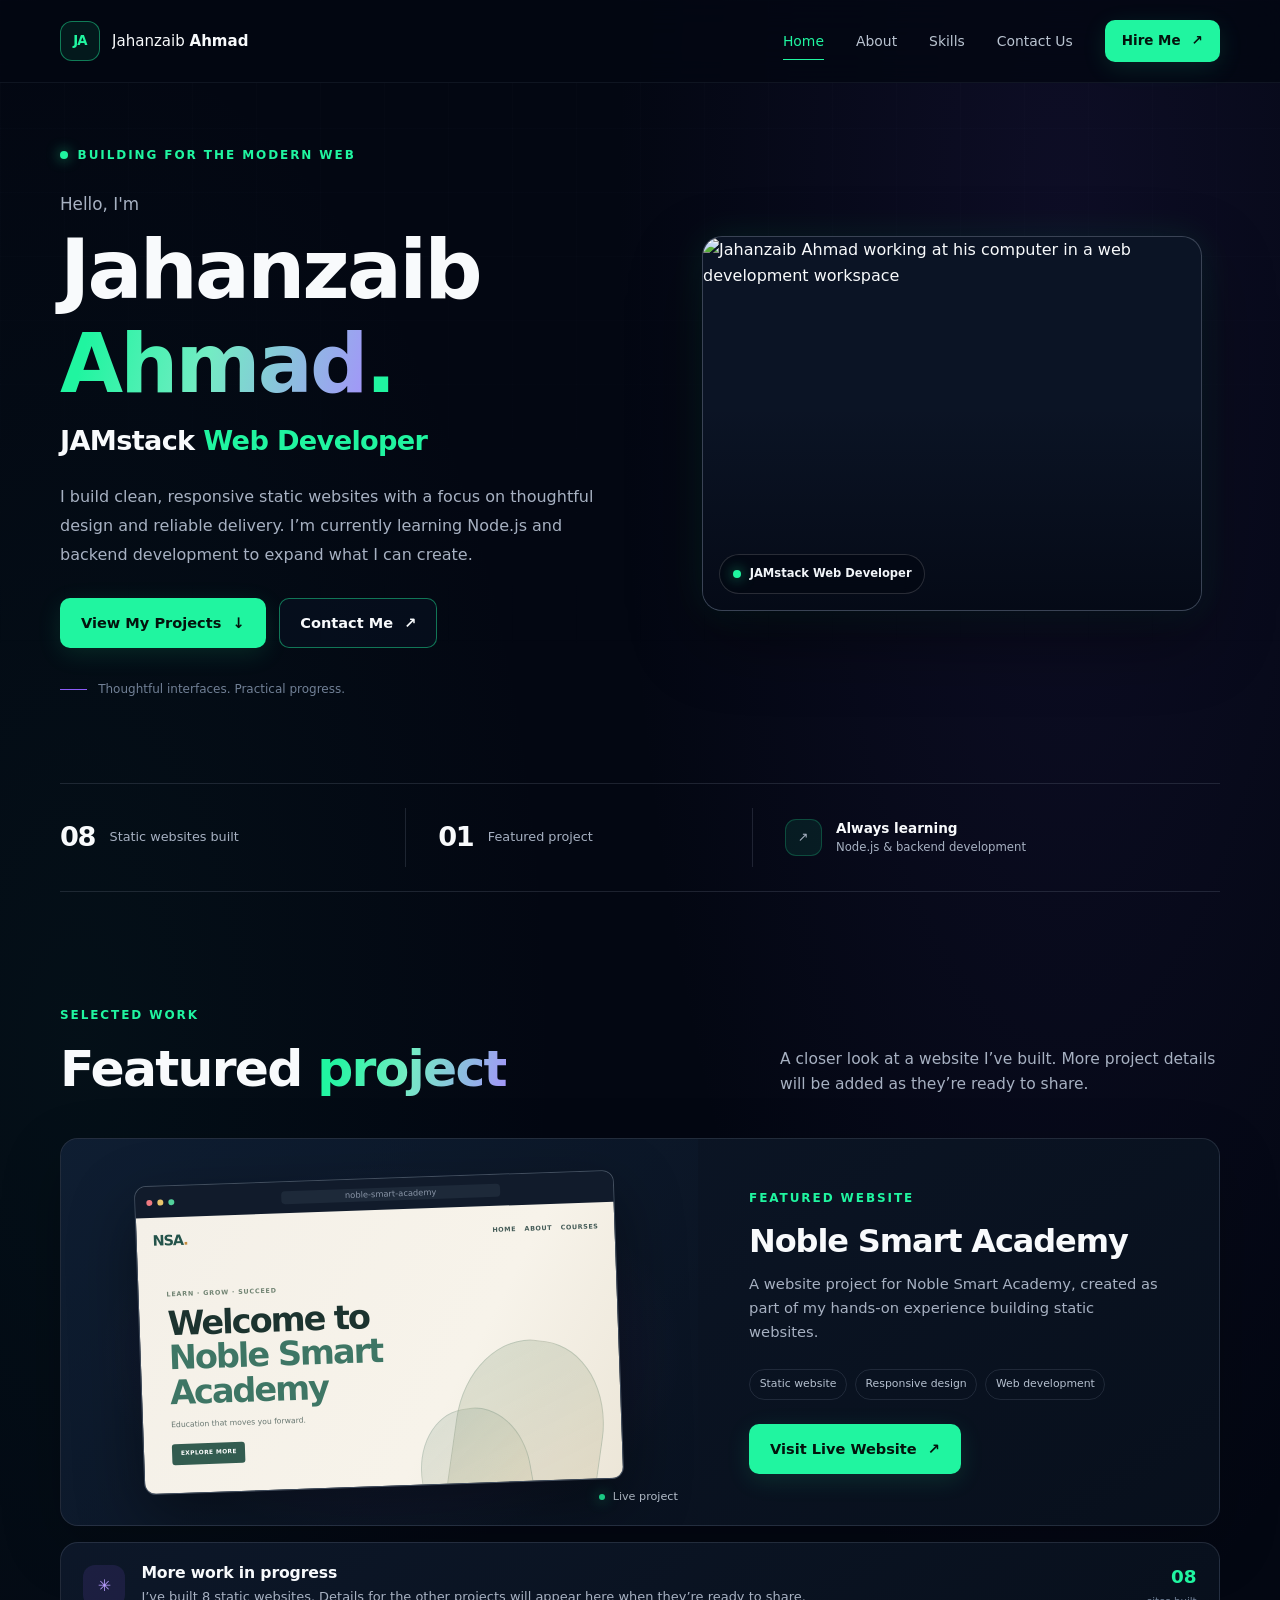
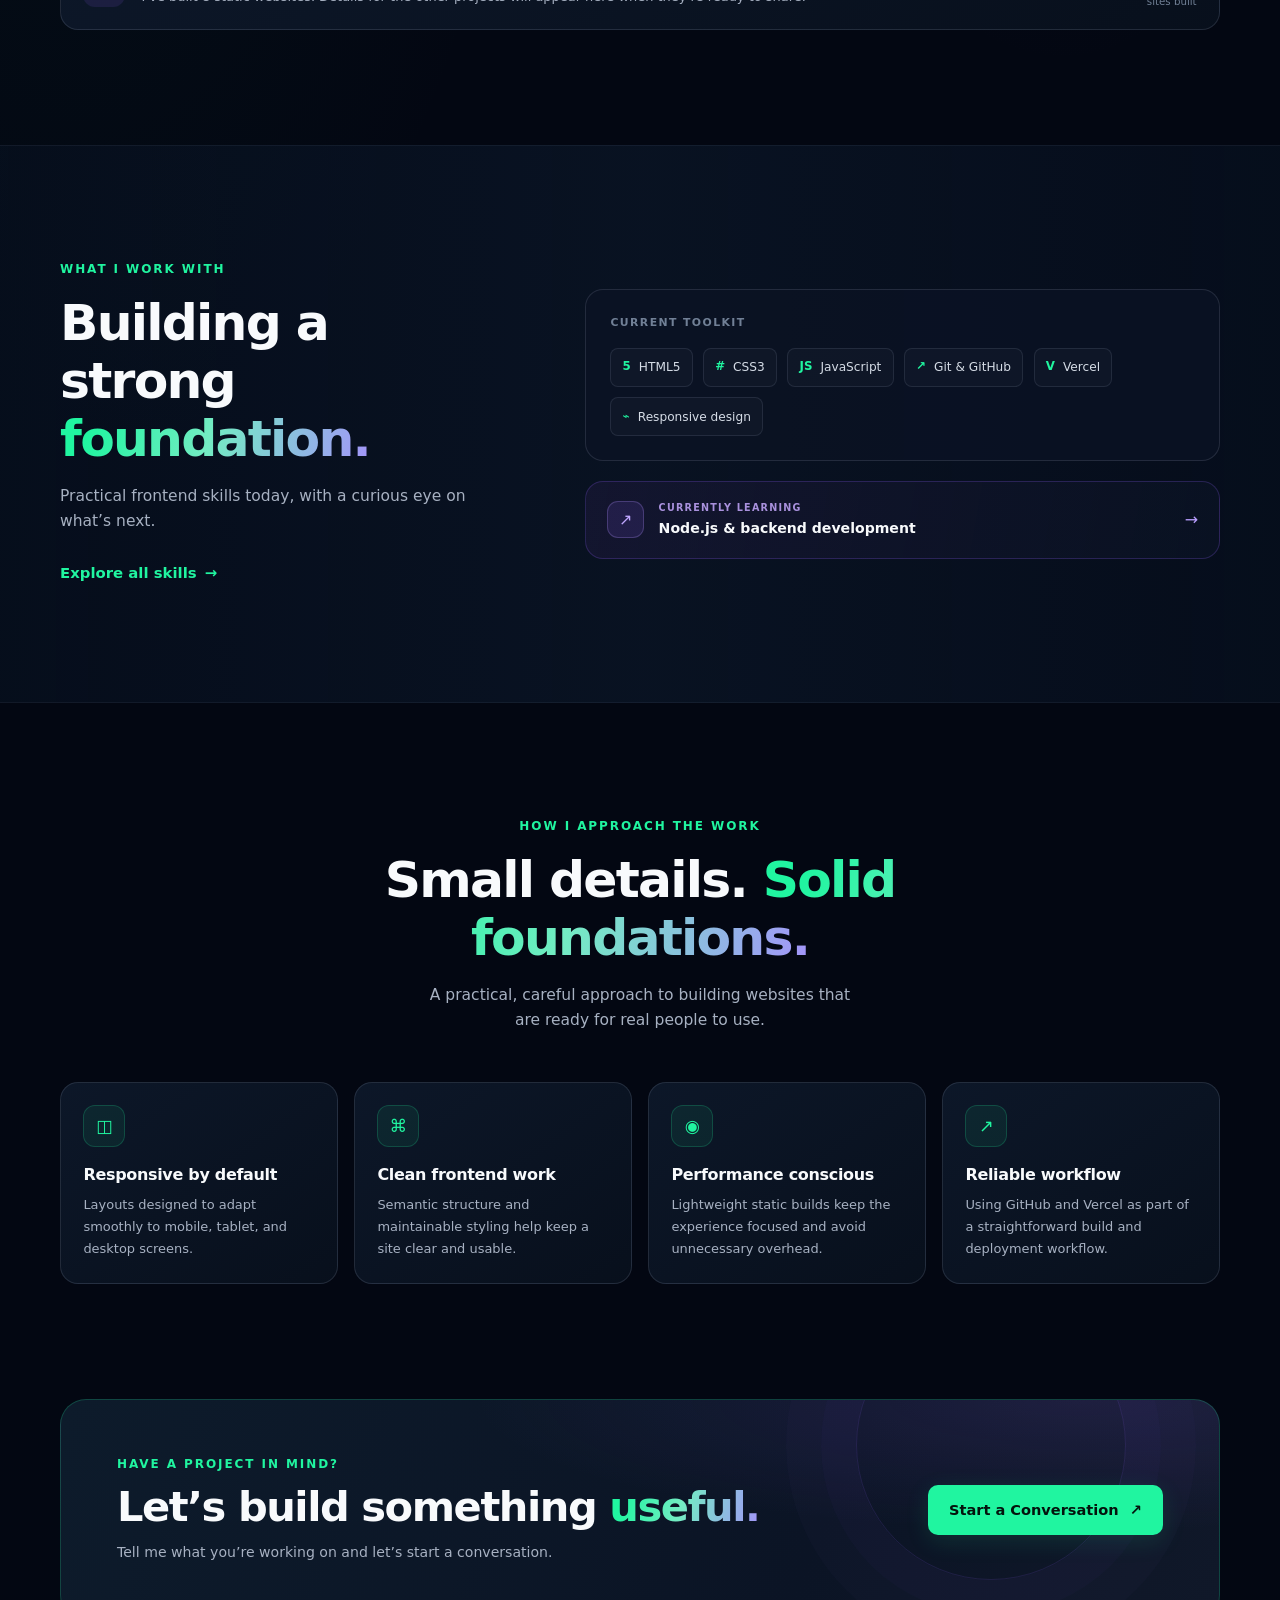
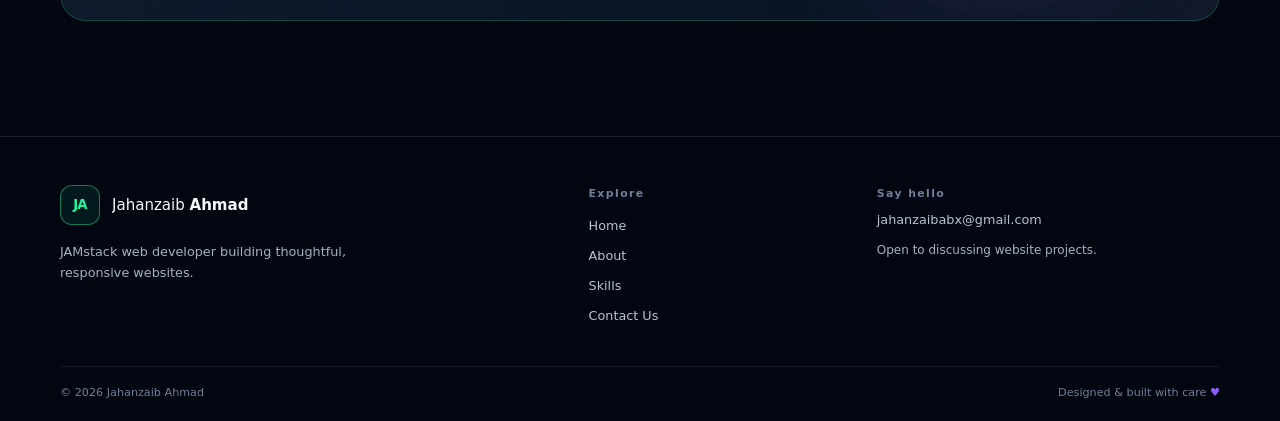
==== index.html @ fe436aa1 "Add files via upload" ====
<!doctype html>
<html lang="en">
<head>
  <meta charset="utf-8">
  <meta name="viewport" content="width=device-width, initial-scale=1">
  <meta name="description" content="Jahanzaib Ahmad is a JAMstack web developer building responsive static websites and learning Node.js and backend development.">
  <meta name="theme-color" content="#030712">
  <title>Jahanzaib Ahmad | JAMstack Web Developer</title>
  <link rel="stylesheet" href="./style.css">
  <script src="./script.js" defer></script>
</head>
<body data-page="home">
  <a class="skip-link" href="#main">Skip to content</a>
  <header class="site-header">
    <nav class="nav container" aria-label="Main navigation">
      <a class="brand" href="./index.html" aria-label="Jahanzaib Ahmad home">
        <span class="brand-mark" aria-hidden="true">JA</span>
        <span class="brand-name">Jahanzaib <strong>Ahmad</strong></span>
      </a>
      <button class="menu-toggle" type="button" aria-label="Open navigation menu" aria-expanded="false" aria-controls="primary-navigation">
        <span></span><span></span><span></span>
      </button>
      <div class="nav-links" id="primary-navigation">
        <a href="./index.html" aria-current="page">Home</a>
        <a href="./about.html">About</a>
        <a href="./skills.html">Skills</a>
        <a href="./contact.html">Contact Us</a>
        <a class="button button-small button-primary nav-cta" href="./contact.html">Hire Me <span aria-hidden="true">↗</span></a>
      </div>
    </nav>
  </header>

  <main id="main">
    <section class="hero container">
      <div class="hero-copy">
        <p class="eyebrow"><span class="status-dot"></span> Building for the modern web</p>
        <p class="hero-greeting">Hello, I'm</p>
        <h1>Jahanzaib <span class="text-gradient">Ahmad</span><span class="heading-period">.</span></h1>
        <p class="hero-role">JAMstack <span>Web Developer</span></p>
        <p class="hero-description">I build clean, responsive static websites with a focus on thoughtful design and reliable delivery. I’m currently learning Node.js and backend development to expand what I can create.</p>
        <div class="button-row">
          <a class="button button-primary" href="#projects">View My Projects <span aria-hidden="true">↓</span></a>
          <a class="button button-secondary" href="./contact.html">Contact Me <span aria-hidden="true">↗</span></a>
        </div>
        <div class="hero-note"><span class="note-line"></span><span>Thoughtful interfaces. Practical progress.</span></div>
      </div>
      <figure class="hero-art">
        <div class="art-orbit orbit-one"></div><div class="art-orbit orbit-two"></div>
        <div class="art-glow"></div>
        <div class="photo-frame">
          <img class="profile-photo" src="./assets/images/jahanzaib-ahmad.jpg" alt="Jahanzaib Ahmad working at his computer in a web development workspace" width="1024" height="768" fetchpriority="high">
          <figcaption class="photo-caption"><span class="status-dot"></span> JAMstack Web Developer</figcaption>
        </div>
      </figure>
    </section>

    <section class="stats container" aria-label="At a glance">
      <div class="stat"><strong>08</strong><span>Static websites built</span></div>
      <div class="stat"><strong>01</strong><span>Featured project</span></div>
      <div class="stat stat-learning"><span class="learning-mark" aria-hidden="true">↗</span><span><strong>Always learning</strong><small>Node.js &amp; backend development</small></span></div>
    </section>

    <section class="section container" id="projects">
      <div class="section-heading">
        <div><p class="eyebrow">Selected work</p><h2>Featured <span class="text-gradient">project</span></h2></div>
        <p class="section-intro">A closer look at a website I’ve built. More project details will be added as they’re ready to share.</p>
      </div>
      <article class="project-feature card">
        <div class="project-visual">
          <div class="project-browser">
            <div class="browser-top"><span></span><span></span><span></span><i>noble-smart-academy</i></div>
            <div class="academy-preview">
              <div class="academy-nav"><b>NSA<span>.</span></b><span>HOME&nbsp;&nbsp; ABOUT&nbsp;&nbsp; COURSES</span><b class="academy-menu">☰</b></div>
              <div class="academy-content"><span>LEARN · GROW · SUCCEED</span><b>Welcome to<br><em>Noble Smart Academy</em></b><i>Education that moves you forward.</i><span class="academy-button">EXPLORE MORE</span></div>
              <div class="academy-shape shape-a"></div><div class="academy-shape shape-b"></div>
            </div>
          </div>
          <span class="visual-caption"><span class="status-dot"></span> Live project</span>
        </div>
        <div class="project-info">
          <p class="eyebrow">Featured website</p>
          <h3>Noble Smart Academy</h3>
          <p>A website project for Noble Smart Academy, created as part of my hands-on experience building static websites.</p>
          <div class="tag-list"><span>Static website</span><span>Responsive design</span><span>Web development</span></div>
          <a class="button button-primary" href="https://noble-smart-academy-by-asim.vercel.app/" target="_blank" rel="noopener noreferrer">Visit Live Website <span aria-hidden="true">↗</span></a>
        </div>
      </article>
      <div class="more-projects card">
        <div class="more-icon" aria-hidden="true">✳</div>
        <div><h3>More work in progress</h3><p>I’ve built 8 static websites. Details for the other projects will appear here when they’re ready to share.</p></div>
        <span class="more-count">08 <small>sites built</small></span>
      </div>
    </section>

    <section class="section section-tinted">
      <div class="container split-section">
        <div class="section-heading vertical-heading"><p class="eyebrow">What I work with</p><h2>Building a strong <span class="text-gradient">foundation.</span></h2><p class="section-intro">Practical frontend skills today, with a curious eye on what’s next.</p><a class="text-link" href="./skills.html">Explore all skills <span aria-hidden="true">→</span></a></div>
        <div class="skill-preview">
          <div class="skill-group"><span class="skill-group-label">CURRENT TOOLKIT</span><div class="skill-badges"><span class="skill-badge"><b>5</b> HTML5</span><span class="skill-badge"><b>#</b> CSS3</span><span class="skill-badge"><b>JS</b> JavaScript</span><span class="skill-badge"><b>↗</b> Git &amp; GitHub</span><span class="skill-badge"><b>V</b> Vercel</span><span class="skill-badge"><b>⌁</b> Responsive design</span></div></div>
          <div class="learning-card"><span class="learning-mark" aria-hidden="true">↗</span><div><span class="skill-group-label">CURRENTLY LEARNING</span><strong>Node.js &amp; backend development</strong></div><span class="learning-arrow" aria-hidden="true">→</span></div>
        </div>
      </div>
    </section>

    <section class="section container">
      <div class="center-heading"><p class="eyebrow">How I approach the work</p><h2>Small details. <span class="text-gradient">Solid foundations.</span></h2><p class="section-intro">A practical, careful approach to building websites that are ready for real people to use.</p></div>
      <div class="feature-grid">
        <article class="feature-card card"><span class="feature-icon">◫</span><h3>Responsive by default</h3><p>Layouts designed to adapt smoothly to mobile, tablet, and desktop screens.</p></article>
        <article class="feature-card card"><span class="feature-icon">⌘</span><h3>Clean frontend work</h3><p>Semantic structure and maintainable styling help keep a site clear and usable.</p></article>
        <article class="feature-card card"><span class="feature-icon">◉</span><h3>Performance conscious</h3><p>Lightweight static builds keep the experience focused and avoid unnecessary overhead.</p></article>
        <article class="feature-card card"><span class="feature-icon">↗</span><h3>Reliable workflow</h3><p>Using GitHub and Vercel as part of a straightforward build and deployment workflow.</p></article>
      </div>
    </section>

    <section class="cta-band container">
      <div><p class="eyebrow">Have a project in mind?</p><h2>Let’s build something <span class="text-gradient">useful.</span></h2><p>Tell me what you’re working on and let’s start a conversation.</p></div>
      <a class="button button-primary" href="./contact.html">Start a Conversation <span aria-hidden="true">↗</span></a>
      <span class="cta-decoration" aria-hidden="true"></span>
    </section>
  </main>

  <footer class="site-footer">
    <div class="container footer-main">
      <div class="footer-brand"><a class="brand" href="./index.html"><span class="brand-mark" aria-hidden="true">JA</span><span class="brand-name">Jahanzaib <strong>Ahmad</strong></span></a><p>JAMstack web developer building thoughtful, responsive websites.</p></div>
      <div class="footer-nav"><span class="footer-label">Explore</span><a href="./index.html">Home</a><a href="./about.html">About</a><a href="./skills.html">Skills</a><a href="./contact.html">Contact Us</a></div>
      <div class="footer-contact"><span class="footer-label">Say hello</span><a href="mailto:jahanzaibabx@gmail.com">jahanzaibabx@gmail.com</a><p>Open to discussing website projects.</p></div>
    </div>
    <div class="container footer-bottom"><span>© <span data-year></span> Jahanzaib Ahmad</span><span>Designed &amp; built with care <span class="footer-heart" aria-hidden="true">♥</span></span></div>
  </footer>
</body>
</html>
---- style.css ----
/* 1. Design tokens */
:root {
  color-scheme: dark;
  --color-bg: #030712;
  --color-bg-soft: #07111f;
  --color-surface: #0b1425;
  --color-surface-raised: #101d31;
  --color-accent: #20f5a0;
  --color-accent-strong: #8b5cf6;
  --color-text: #f8fafc;
  --color-muted: #a7b1c2;
  --color-subtle: #718096;
  --color-border: rgba(148, 163, 184, 0.18);
  --color-border-bright: rgba(32, 245, 160, 0.38);
  --container: 1160px;
  --space-section: clamp(4.5rem, 9vw, 7.5rem);
  --radius-sm: 10px;
  --radius-md: 18px;
  --radius-lg: 26px;
  --shadow-card: 0 20px 60px rgba(0, 0, 0, 0.22);
  --transition: 180ms ease;
}

/* 2. Reset and base styles */
* { box-sizing: border-box; }
html { scroll-behavior: smooth; scroll-padding-top: 88px; }
body {
  margin: 0;
  background:
    radial-gradient(ellipse at 83% 7%, rgba(70, 48, 142, 0.16), transparent 28rem),
    radial-gradient(ellipse at 6% 29%, rgba(17, 119, 94, 0.08), transparent 30rem),
    var(--color-bg);
  color: var(--color-text);
  font-family: Inter, ui-sans-serif, system-ui, -apple-system, BlinkMacSystemFont, "Segoe UI", sans-serif;
  font-size: 16px;
  line-height: 1.65;
  -webkit-font-smoothing: antialiased;
}
body::before {
  position: fixed;
  z-index: -1;
  inset: 0;
  background-image: linear-gradient(rgba(148, 163, 184, 0.025) 1px, transparent 1px), linear-gradient(90deg, rgba(148, 163, 184, 0.025) 1px, transparent 1px);
  background-size: 64px 64px;
  content: "";
  pointer-events: none;
  mask-image: linear-gradient(to bottom, black, transparent 78%);
}
img, svg { display: block; max-width: 100%; }
button, input, textarea { font: inherit; }
a { color: inherit; text-decoration: none; }
a, button { -webkit-tap-highlight-color: transparent; }
button { color: inherit; }
::selection { background: rgba(32, 245, 160, 0.28); color: var(--color-text); }

/* 3. Typography */
h1, h2, h3, p { margin-top: 0; }
h1, h2, h3 { line-height: 1.15; letter-spacing: -0.035em; }
h1 { margin-bottom: 1rem; font-size: clamp(2.6rem, 6.5vw, 5.1rem); font-weight: 760; }
h2 { margin-bottom: 1rem; font-size: clamp(2rem, 4vw, 3.15rem); font-weight: 700; }
h3 { margin-bottom: 0.65rem; font-size: 1.2rem; }
p { color: var(--color-muted); }
.text-gradient { background: linear-gradient(105deg, var(--color-accent) 10%, #73ecc3 48%, #a88bff 105%); background-clip: text; -webkit-text-fill-color: transparent; }
.heading-period { color: var(--color-accent); }
.eyebrow { display: flex; align-items: center; gap: 0.6rem; margin-bottom: 1rem; color: var(--color-accent); font-size: 0.75rem; font-weight: 750; letter-spacing: 0.16em; line-height: 1.4; text-transform: uppercase; }
.section-intro { max-width: 440px; margin-bottom: 0; font-size: 0.97rem; }
.status-dot { display: inline-block; width: 8px; height: 8px; flex: 0 0 8px; border-radius: 50%; background: var(--color-accent); box-shadow: 0 0 13px rgba(32, 245, 160, 0.7); }

/* 4. Containers and layout */
.container { width: min(calc(100% - 3rem), var(--container)); margin-inline: auto; }
.section { padding-block: var(--space-section); }
.section-tinted { position: relative; padding-block: var(--space-section); background: linear-gradient(90deg, rgba(8, 17, 32, 0.7), rgba(10, 20, 37, 0.86), rgba(8, 17, 32, 0.7)); border-block: 1px solid rgba(148, 163, 184, 0.08); }
.section-heading { display: flex; align-items: end; justify-content: space-between; gap: 2rem; margin-bottom: 2.5rem; }
.section-heading h2 { margin-bottom: 0; }
.center-heading { max-width: 690px; margin: 0 auto 3rem; text-align: center; }
.center-heading .eyebrow { justify-content: center; }
.center-heading .section-intro { margin-inline: auto; }
.skip-link { position: absolute; z-index: 100; top: 0.5rem; left: 0.5rem; padding: 0.75rem 1rem; transform: translateY(-150%); border-radius: var(--radius-sm); background: var(--color-accent); color: #03110d; font-weight: 700; }
.skip-link:focus { transform: translateY(0); }

/* 5. Navigation */
.site-header { position: relative; z-index: 20; border-bottom: 1px solid rgba(148, 163, 184, 0.09); background: rgba(3, 7, 18, 0.8); backdrop-filter: blur(18px); }
.nav { display: flex; min-height: 82px; align-items: center; justify-content: space-between; gap: 2rem; }
.brand { display: inline-flex; min-width: 0; align-items: center; gap: 0.75rem; }
.brand-mark { display: grid; width: 40px; height: 40px; flex: 0 0 40px; place-items: center; border: 1px solid rgba(32, 245, 160, 0.45); border-radius: 12px; background: rgba(32, 245, 160, 0.08); color: var(--color-accent); font-size: 0.83rem; font-weight: 800; letter-spacing: -0.06em; }
.brand-name { overflow: hidden; color: var(--color-text); font-size: 0.94rem; font-weight: 500; text-overflow: ellipsis; white-space: nowrap; }
.brand-name strong { font-weight: 750; }
.nav-links { display: flex; align-items: center; gap: clamp(1.25rem, 2.5vw, 2.1rem); }
.nav-links > a:not(.button) { position: relative; padding-block: 0.5rem; color: #bac4d1; font-size: 0.87rem; transition: color var(--transition); }
.nav-links > a:not(.button):hover, .nav-links > a[aria-current="page"] { color: var(--color-accent); }
.nav-links > a[aria-current="page"]::after { position: absolute; right: 0; bottom: 0; left: 0; height: 1px; background: var(--color-accent); content: ""; }
.menu-toggle { display: none; }

/* 6. Buttons */
.button { display: inline-flex; min-height: 50px; align-items: center; justify-content: center; gap: 0.7rem; padding: 0.78rem 1.25rem; border: 1px solid transparent; border-radius: var(--radius-sm); font-size: 0.91rem; font-weight: 720; line-height: 1.2; transition: transform var(--transition), border-color var(--transition), background var(--transition), box-shadow var(--transition); }
.button:hover { transform: translateY(-2px); }
.button:active { transform: translateY(0); }
.button-primary { background: var(--color-accent); box-shadow: 0 6px 25px rgba(32, 245, 160, 0.12); color: #04130d; }
.button-primary:hover { background: #55ffb8; box-shadow: 0 9px 30px rgba(32, 245, 160, 0.23); }
.button-secondary { border-color: rgba(32, 245, 160, 0.45); background: rgba(8, 17, 32, 0.7); color: var(--color-text); }
.button-secondary:hover { border-color: var(--color-accent); background: rgba(32, 245, 160, 0.08); }
.button-small { min-height: 42px; padding: 0.62rem 1rem; font-size: 0.84rem; }
.button-row { display: flex; flex-wrap: wrap; gap: 0.85rem; }
.text-link { display: inline-flex; align-items: center; gap: 0.5rem; margin-top: 1.65rem; color: var(--color-accent); font-size: 0.93rem; font-weight: 680; }
.text-link:hover { gap: 0.8rem; }

/* 7. Hero */
.hero { position: relative; display: grid; min-height: min(690px, calc(100svh - 82px)); grid-template-columns: 1.05fr 0.95fr; align-items: center; gap: 2rem; padding-block: 4rem 5.2rem; }
.hero-copy { position: relative; z-index: 2; }
.hero-copy .eyebrow { margin-bottom: 1.7rem; }
.hero-greeting { margin-bottom: 0.25rem; color: var(--color-muted); font-size: 1.05rem; }
.hero h1 { max-width: 700px; margin-bottom: 0.55rem; }
.hero-role { margin-bottom: 1.2rem; color: var(--color-text); font-size: clamp(1.25rem, 2.6vw, 1.7rem); font-weight: 620; letter-spacing: -0.025em; }
.hero-role span { color: var(--color-accent); }
.hero-description { max-width: 540px; margin-bottom: 1.75rem; font-size: 1rem; line-height: 1.8; }
.hero-note { display: flex; align-items: center; gap: 0.7rem; margin-top: 2rem; color: var(--color-subtle); font-size: 0.75rem; }
.note-line { width: 27px; height: 1px; background: var(--color-accent-strong); }
.hero-art { position: relative; display: grid; min-width: 0; min-height: 430px; place-items: center; margin: 0; isolation: isolate; }
.art-glow { position: absolute; z-index: -2; width: 65%; aspect-ratio: 1; border-radius: 50%; background: radial-gradient(circle, rgba(35, 190, 143, 0.2), rgba(92, 64, 168, 0.13) 42%, transparent 72%); filter: blur(22px); }
.art-orbit { position: absolute; z-index: -1; width: min(88%, 470px); aspect-ratio: 1; border: 1px solid rgba(139, 92, 246, 0.16); border-radius: 50%; transform: rotate(-22deg) scaleY(0.48); }
.orbit-two { width: min(75%, 410px); border-color: rgba(32, 245, 160, 0.13); transform: rotate(35deg) scaleY(0.48); }
.photo-frame { position: relative; z-index: 1; width: min(100%, 500px); aspect-ratio: 4 / 3; overflow: hidden; border: 1px solid rgba(167, 177, 194, 0.3); border-radius: 20px; background: var(--color-surface); box-shadow: 0 28px 70px rgba(0, 0, 0, 0.4), 0 0 38px rgba(32, 245, 160, 0.1); }
.photo-frame::after { position: absolute; inset: 45% 0 0; background: linear-gradient(transparent, rgba(3, 7, 18, 0.75)); content: ""; pointer-events: none; }
.profile-photo { width: 100%; height: 100%; object-fit: cover; object-position: center 46%; }
.photo-caption { position: absolute; z-index: 1; bottom: 1rem; left: 1rem; display: flex; align-items: center; gap: 0.55rem; padding: 0.58rem 0.8rem; border: 1px solid rgba(255, 255, 255, 0.15); border-radius: 999px; background: rgba(3, 7, 18, 0.72); color: #f1f5f9; font-size: 0.72rem; font-weight: 650; backdrop-filter: blur(8px); }

/* 8. Statistics */
.stats { display: grid; grid-template-columns: 1fr 1fr 1.35fr; align-items: center; padding-block: 1.5rem; border-block: 1px solid var(--color-border); }
.stat { display: flex; min-width: 0; align-items: center; gap: 0.9rem; padding: 0.45rem clamp(0.7rem, 3vw, 2rem); border-right: 1px solid var(--color-border); }
.stat:first-child { padding-left: 0; }
.stat:last-child { border-right: 0; }
.stat > strong { flex: 0 0 auto; color: var(--color-text); font-size: 1.7rem; letter-spacing: -0.05em; }
.stat > strong span { color: var(--color-accent); }
.stat > span { color: var(--color-muted); font-size: 0.8rem; line-height: 1.4; }
.stat-learning > span:last-child { display: grid; gap: 0.12rem; }
.stat-learning strong { color: var(--color-text); font-size: 0.85rem; font-weight: 650; }
.stat-learning small { color: var(--color-muted); font-size: 0.73rem; }
.learning-mark { display: grid; width: 37px; height: 37px; flex: 0 0 37px; place-items: center; border: 1px solid rgba(32, 245, 160, 0.22); border-radius: 11px; background: rgba(32, 245, 160, 0.08); color: var(--color-accent); }

/* 9. Project cards */
.card { border: 1px solid var(--color-border); border-radius: var(--radius-md); background: linear-gradient(145deg, rgba(13, 24, 42, 0.96), rgba(8, 16, 29, 0.97)); box-shadow: var(--shadow-card); }
.project-feature { display: grid; grid-template-columns: 1.1fr 0.9fr; align-items: stretch; overflow: hidden; }
.project-visual { position: relative; display: grid; min-height: 360px; overflow: hidden; place-items: center; padding: 2.4rem; background: radial-gradient(ellipse at 52% 55%, rgba(98, 61, 157, 0.22), transparent 62%), linear-gradient(135deg, rgba(16, 34, 56, 0.6), rgba(9, 17, 31, 0.3)); }
.project-browser { position: relative; z-index: 1; width: min(100%, 480px); overflow: hidden; border: 1px solid rgba(189, 199, 214, 0.29); border-radius: 12px; background: #0f1c2d; box-shadow: 0 24px 65px rgba(0, 0, 0, 0.4); transform: rotate(-2deg); }
.browser-top { display: flex; height: 31px; align-items: center; gap: 5px; padding-inline: 11px; background: #111b2b; }
.browser-top > span { width: 6px; height: 6px; border-radius: 50%; background: #ef7a81; }
.browser-top > span:nth-child(2) { background: #eac66c; }
.browser-top > span:nth-child(3) { background: #52d19b; }
.browser-top i { overflow: hidden; width: 48%; margin: auto; border-radius: 4px; background: #1d2939; color: #8995a7; font-size: 0.52rem; font-style: normal; text-align: center; text-overflow: ellipsis; white-space: nowrap; }
.academy-preview { position: relative; min-height: 253px; overflow: hidden; padding: 0.75rem 1rem; background: linear-gradient(120deg, #f4f0e8 0%, #f7f3ea 65%, #ece6d8 100%); color: #263336; }
.academy-nav { position: relative; z-index: 2; display: flex; justify-content: space-between; align-items: center; font-size: 0.43rem; }
.academy-nav > b:first-child { color: #24534a; font-size: 0.9rem; letter-spacing: -0.08em; }
.academy-nav > b:first-child span { color: #c68b3f; }
.academy-nav > span { color: #445b57; font-size: 0.4rem; font-weight: 700; letter-spacing: 0.09em; }
.academy-menu { display: none; }
.academy-content { position: relative; z-index: 2; display: flex; width: 65%; flex-direction: column; align-items: flex-start; padding: 2.25rem 0 1rem 0.75rem; }
.academy-content > span:first-child { color: #718473; font-size: 0.4rem; font-weight: 700; letter-spacing: 0.12em; }
.academy-content > b { margin-top: 0.45rem; color: #1c332f; font-size: clamp(1.2rem, 2.8vw, 2.1rem); line-height: 1.03; letter-spacing: -0.06em; }
.academy-content em { color: #3e7665; font-style: normal; }
.academy-content > i { margin-top: 0.55rem; color: #687771; font-size: 0.48rem; font-style: normal; }
.academy-content .academy-button { margin-top: 0.75rem; padding: 0.35rem 0.55rem; border-radius: 3px; background: #335c50; color: white; font-size: 0.37rem; font-weight: 650; letter-spacing: 0.06em; }
.academy-shape { position: absolute; right: 4%; width: 31%; aspect-ratio: 0.78; border: 1px solid rgba(58, 102, 83, 0.18); border-radius: 47% 47% 5% 5%; background: linear-gradient(145deg, rgba(108, 143, 107, 0.22), rgba(187, 157, 107, 0.17)); }
.shape-a { bottom: -18%; transform: rotate(10deg); }
.shape-b { right: 19%; bottom: -24%; width: 23%; background: linear-gradient(145deg, rgba(67, 113, 96, 0.16), rgba(233, 213, 163, 0.2)); transform: rotate(-8deg); }
.visual-caption { position: absolute; right: 1.25rem; bottom: 1.15rem; display: flex; align-items: center; gap: 0.5rem; color: #bac4d1; font-size: 0.7rem; }
.visual-caption .status-dot { width: 6px; height: 6px; flex-basis: 6px; }
.project-info { display: flex; flex-direction: column; align-items: flex-start; justify-content: center; padding: clamp(1.5rem, 4vw, 3.25rem); }
.project-info h3 { margin-bottom: 0.75rem; font-size: clamp(1.5rem, 3vw, 2rem); }
.project-info > p:not(.eyebrow) { max-width: 410px; font-size: 0.92rem; }
.tag-list { display: flex; flex-wrap: wrap; gap: 0.5rem; margin: 0.6rem 0 1.5rem; }
.tag-list span { padding: 0.35rem 0.6rem; border: 1px solid rgba(148, 163, 184, 0.16); border-radius: 99px; color: #b5c0cf; font-size: 0.68rem; }
.more-projects { display: flex; align-items: center; gap: 1rem; margin-top: 1rem; padding: 1.2rem 1.4rem; box-shadow: none; }
.more-icon { display: grid; width: 42px; height: 42px; flex: 0 0 42px; place-items: center; border-radius: 12px; background: rgba(139, 92, 246, 0.12); color: #b99eff; }
.more-projects h3 { margin-bottom: 0.25rem; font-size: 0.98rem; letter-spacing: -0.01em; }
.more-projects p { margin: 0; font-size: 0.81rem; }
.more-count { display: grid; flex: 0 0 auto; margin-left: auto; color: var(--color-accent); font-size: 1.15rem; font-weight: 750; text-align: right; }
.more-count small { color: var(--color-subtle); font-size: 0.64rem; font-weight: 500; }

/* 10. Skills */
.split-section { display: grid; grid-template-columns: 0.8fr 1.2fr; align-items: center; gap: clamp(3rem, 8vw, 7rem); }
.vertical-heading { display: block; margin-bottom: 0; }
.vertical-heading .section-intro { margin-top: 1rem; }
.skill-preview { display: grid; gap: 1.25rem; }
.skill-group { padding: 1.5rem; border: 1px solid var(--color-border); border-radius: var(--radius-md); background: rgba(11, 20, 37, 0.74); }
.skill-group-label, .footer-label { display: block; margin-bottom: 1rem; color: var(--color-subtle); font-size: 0.68rem; font-weight: 720; letter-spacing: 0.13em; }
.skill-badges { display: flex; flex-wrap: wrap; gap: 0.65rem; }
.skill-badge { display: inline-flex; min-height: 39px; align-items: center; gap: 0.5rem; padding: 0.48rem 0.7rem; border: 1px solid rgba(148, 163, 184, 0.15); border-radius: 8px; background: rgba(255, 255, 255, 0.025); color: #d5dce6; font-size: 0.76rem; }
.skill-badge b { color: var(--color-accent); font-size: 0.74rem; }
.learning-card { display: flex; align-items: center; gap: 0.9rem; padding: 1.1rem 1.3rem; border: 1px solid rgba(139, 92, 246, 0.23); border-radius: var(--radius-md); background: linear-gradient(100deg, rgba(41, 31, 75, 0.34), rgba(11, 20, 37, 0.72)); }
.learning-card .learning-mark { border-color: rgba(181, 151, 255, 0.25); background: rgba(139, 92, 246, 0.13); color: #c0a7ff; }
.learning-card > div { display: grid; min-width: 0; gap: 0.1rem; }
.learning-card .skill-group-label { margin: 0; color: #a991dd; font-size: 0.6rem; }
.learning-card strong { font-size: 0.88rem; font-weight: 620; }
.learning-arrow { margin-left: auto; color: #b99eff; }
.feature-grid { display: grid; grid-template-columns: repeat(4, minmax(0, 1fr)); gap: 1rem; }
.feature-card { min-width: 0; padding: 1.4rem; box-shadow: none; transition: transform var(--transition), border-color var(--transition); }
.feature-card:hover { transform: translateY(-3px); border-color: rgba(32, 245, 160, 0.32); }
.feature-icon { display: grid; width: 42px; height: 42px; margin-bottom: 1.15rem; place-items: center; border: 1px solid rgba(32, 245, 160, 0.19); border-radius: 12px; background: rgba(32, 245, 160, 0.07); color: var(--color-accent); font-size: 1.1rem; }
.feature-card h3 { font-size: 1rem; letter-spacing: -0.02em; }
.feature-card p { margin-bottom: 0; font-size: 0.81rem; line-height: 1.7; }

/* 11. About and timeline */
.page-hero { position: relative; padding-block: clamp(4.5rem, 10vw, 7.5rem) 3.5rem; }
.page-hero::after { position: absolute; z-index: -1; top: 10%; right: 5%; width: clamp(180px, 28vw, 350px); aspect-ratio: 1; border-radius: 50%; background: radial-gradient(circle, rgba(89, 65, 161, 0.14), transparent 70%); content: ""; }
.page-hero h1 { max-width: 880px; font-size: clamp(2.6rem, 6vw, 4.8rem); }
.page-lead { max-width: 650px; margin-bottom: 0; font-size: clamp(1rem, 1.8vw, 1.13rem); line-height: 1.8; }
.about-intro { display: grid; grid-template-columns: 1.2fr 0.8fr; align-items: center; gap: clamp(3rem, 9vw, 8rem); padding-top: 2rem; }
.about-copy h2 { margin-bottom: 1.2rem; }
.about-copy > p:not(.eyebrow) { max-width: 650px; line-height: 1.85; }
.about-copy .button { margin-top: 0.75rem; }
.about-card { position: relative; overflow: hidden; padding: 2rem; }
.about-card-mark { position: absolute; top: 0.5rem; right: 1.2rem; color: rgba(32, 245, 160, 0.06); font-size: 7rem; font-weight: 850; letter-spacing: -0.12em; line-height: 1; }
.about-card .eyebrow, .about-card h3, .about-card ul, .about-count { position: relative; z-index: 1; }
.about-card h3 { max-width: 240px; margin-bottom: 1.5rem; font-size: 1.65rem; }
.check-list { display: grid; gap: 0.8rem; margin: 0; padding: 0; list-style: none; color: #c6cfda; font-size: 0.84rem; }
.check-list li { display: flex; gap: 0.7rem; align-items: center; }
.check-list li span { color: var(--color-accent); }
.about-count { display: flex; align-items: baseline; gap: 0.65rem; margin-top: 1.75rem; padding-top: 1.15rem; border-top: 1px solid var(--color-border); }
.about-count strong { color: var(--color-text); font-size: 1.8rem; }
.about-count strong span { color: var(--color-accent); }
.about-count > span { color: var(--color-muted); font-size: 0.78rem; }
.workflow { display: grid; grid-template-columns: repeat(3, minmax(0, 1fr)); gap: 1rem; margin: 0; padding: 0; list-style: none; }
.workflow-step { position: relative; min-width: 0; padding: 1.4rem; border: 1px solid var(--color-border); border-radius: var(--radius-md); background: rgba(11, 20, 37, 0.74); }
.workflow-number { position: absolute; top: 1.2rem; right: 1.3rem; color: rgba(167, 177, 194, 0.35); font-family: ui-monospace, monospace; font-size: 0.75rem; }
.workflow-icon { display: grid; width: 42px; height: 42px; margin-bottom: 1.1rem; place-items: center; border: 1px solid rgba(139, 92, 246, 0.25); border-radius: 12px; background: rgba(139, 92, 246, 0.09); color: #b99eff; font-size: 1.05rem; }
.workflow-step:nth-child(3n + 1) .workflow-icon { border-color: rgba(32, 245, 160, 0.2); background: rgba(32, 245, 160, 0.07); color: var(--color-accent); }
.workflow-step h3 { font-size: 1rem; }
.workflow-step p { margin-bottom: 0; font-size: 0.8rem; }
.about-services { padding-top: 1rem; }

/* 12. Contact form */
.contact-layout { display: grid; grid-template-columns: 0.78fr 1.22fr; align-items: start; gap: clamp(2rem, 7vw, 6rem); padding-top: 1.5rem; }
.contact-aside { padding-top: 0.5rem; }
.contact-aside h2 { max-width: 390px; font-size: clamp(2rem, 3.8vw, 2.8rem); }
.contact-aside > p:not(.eyebrow) { max-width: 420px; font-size: 0.91rem; line-height: 1.8; }
.email-card { display: flex; align-items: center; gap: 0.9rem; margin-top: 1.65rem; padding: 1rem; box-shadow: none; transition: border-color var(--transition); }
.email-card:hover { border-color: var(--color-border-bright); }
.email-icon { display: grid; width: 42px; height: 42px; flex: 0 0 42px; place-items: center; border-radius: 12px; background: rgba(32, 245, 160, 0.08); color: var(--color-accent); }
.email-card > span:nth-child(2) { display: grid; min-width: 0; gap: 0.2rem; }
.email-card small { color: var(--color-subtle); font-size: 0.62rem; font-weight: 700; letter-spacing: 0.1em; }
.email-card strong { overflow-wrap: anywhere; color: var(--color-text); font-size: clamp(0.78rem, 1.5vw, 0.91rem); }
.email-arrow { margin-left: auto; color: var(--color-accent); }
.contact-note { display: flex; align-items: center; gap: 0.65rem; margin-top: 1.2rem; color: var(--color-muted); font-size: 0.76rem; }
.contact-form-wrap { padding: clamp(1.3rem, 4vw, 2.25rem); }
.contact-form-wrap h2 { margin-bottom: 0.45rem; font-size: 1.55rem; }
.form-intro { margin-bottom: 1.5rem; font-size: 0.85rem; }
.form-row { display: grid; grid-template-columns: 1fr 1fr; gap: 1rem; }
.form-field { display: grid; min-width: 0; gap: 0.45rem; margin-bottom: 1rem; }
.form-field label { color: #e0e6ed; font-size: 0.78rem; font-weight: 620; }
.form-field label span { color: var(--color-accent); }
.form-field input, .form-field textarea { width: 100%; min-width: 0; min-height: 47px; padding: 0.72rem 0.8rem; border: 1px solid rgba(148, 163, 184, 0.2); border-radius: 8px; outline: none; background: rgba(3, 7, 18, 0.65); color: var(--color-text); font-size: 0.88rem; transition: border-color var(--transition), box-shadow var(--transition); }
.form-field textarea { min-height: 135px; resize: vertical; }
.form-field input:focus, .form-field textarea:focus { border-color: var(--color-accent); box-shadow: 0 0 0 3px rgba(32, 245, 160, 0.1); }
.form-field [aria-invalid="true"] { border-color: #fb7185; }
.field-error { min-height: 0; color: #fda4af; font-size: 0.72rem; }
.field-error:not(:empty) { min-height: 1em; }
.form-disclaimer { margin-bottom: 1rem; font-size: 0.74rem; line-height: 1.65; }
.form-disclaimer a { color: var(--color-accent); text-decoration: underline; text-underline-offset: 3px; }
.submit-button { width: 100%; cursor: pointer; }
.form-status { min-height: 1.2em; margin: 0.8rem 0 0; color: var(--color-accent); font-size: 0.78rem; }

/* 13. Call to action */
.cta-band { position: relative; display: flex; min-height: 215px; align-items: center; justify-content: space-between; gap: 2rem; overflow: hidden; margin-bottom: var(--space-section); padding: clamp(1.7rem, 5vw, 3.5rem); border: 1px solid rgba(32, 245, 160, 0.2); border-radius: var(--radius-lg); background: radial-gradient(ellipse at 88% 0%, rgba(105, 73, 176, 0.18), transparent 42%), linear-gradient(112deg, #0d1b2b, #0b1425 65%, #101829); }
.cta-band > div, .cta-band > a { position: relative; z-index: 1; }
.cta-band .eyebrow { margin-bottom: 0.65rem; }
.cta-band h2 { margin-bottom: 0.6rem; font-size: clamp(1.7rem, 3.5vw, 2.6rem); }
.cta-band p:not(.eyebrow) { margin-bottom: 0; font-size: 0.88rem; }
.cta-decoration { position: absolute; top: -90px; right: 8%; width: 270px; aspect-ratio: 1; border: 1px solid rgba(139, 92, 246, 0.14); border-radius: 50%; box-shadow: 0 0 0 35px rgba(139, 92, 246, 0.025), 0 0 0 70px rgba(139, 92, 246, 0.02); }

/* 14. Footer */
.site-footer { border-top: 1px solid var(--color-border); background: rgba(3, 7, 18, 0.68); }
.footer-main { display: grid; grid-template-columns: 1.4fr 0.7fr 1fr; gap: 3rem; padding-block: 3rem 2.5rem; }
.footer-brand > p { max-width: 290px; margin: 1rem 0 0; font-size: 0.8rem; }
.footer-nav { display: grid; justify-items: start; gap: 0.55rem; }
.footer-nav .footer-label, .footer-contact .footer-label { margin-bottom: 0.2rem; }
.footer-nav > a, .footer-contact > a { color: #b9c3d0; font-size: 0.8rem; }
.footer-nav > a:hover, .footer-contact > a:hover { color: var(--color-accent); }
.footer-contact p { margin: 0.55rem 0 0; font-size: 0.75rem; }
.footer-bottom { display: flex; justify-content: space-between; gap: 1rem; padding-block: 1.1rem; border-top: 1px solid rgba(148, 163, 184, 0.1); color: var(--color-subtle); font-size: 0.7rem; }
.footer-heart { color: var(--color-accent-strong); }

/* 15. Animation utilities */
@media (prefers-reduced-motion: no-preference) {
  .art-glow { animation: glow-breathe 6s ease-in-out infinite alternate; }
  .float-tag { animation: tag-float 5s ease-in-out infinite; }
  .tag-bottom { animation-delay: -2.4s; }
  @keyframes glow-breathe { from { opacity: 0.65; transform: scale(0.94); } to { opacity: 1; transform: scale(1.06); } }
}

/* 16. Responsive adjustments */
@media (min-width: 1440px) {
  .hero { min-height: 720px; }
}
@media (max-width: 1023px) {
  .container { width: min(calc(100% - 2.5rem), var(--container)); }
  .nav { gap: 1rem; }
  .nav-links { gap: 1rem; }
  .hero { min-height: 610px; gap: 0.6rem; }
  .hero-art { min-height: 370px; }
  .project-visual { min-height: 325px; padding: 1.8rem; }
  .feature-grid { grid-template-columns: repeat(2, minmax(0, 1fr)); }
  .workflow { grid-template-columns: repeat(3, minmax(0, 1fr)); }
  .contact-layout { gap: 2rem; }
}
@media (max-width: 767px) {
  html { scroll-padding-top: 74px; }
  .container { width: min(calc(100% - 2rem), var(--container)); }
  .nav { min-height: 72px; }
  .menu-toggle { display: flex; width: 44px; height: 44px; flex: 0 0 44px; flex-direction: column; align-items: center; justify-content: center; gap: 5px; border: 1px solid var(--color-border); border-radius: 10px; background: var(--color-surface); cursor: pointer; }
  .menu-toggle span { width: 18px; height: 2px; border-radius: 2px; background: var(--color-text); transition: transform var(--transition), opacity var(--transition); }
  .menu-toggle[aria-expanded="true"] span:first-child { transform: translateY(7px) rotate(45deg); }
  .menu-toggle[aria-expanded="true"] span:nth-child(2) { opacity: 0; }
  .menu-toggle[aria-expanded="true"] span:last-child { transform: translateY(-7px) rotate(-45deg); }
  .nav-links { position: absolute; top: calc(100% - 1px); right: 0; left: 0; display: none; align-items: stretch; gap: 0.15rem; padding: 0.75rem 1rem 1rem; border-bottom: 1px solid var(--color-border); background: rgba(5, 11, 23, 0.98); box-shadow: 0 18px 35px rgba(0, 0, 0, 0.3); }
  .nav-links.is-open { display: flex; flex-direction: column; }
  .nav-links > a:not(.button) { min-height: 44px; padding: 0.65rem 0.75rem; }
  .nav-links > a[aria-current="page"]::after { right: auto; bottom: 0.3rem; left: 0.75rem; width: 28px; }
  .nav-cta { align-self: flex-start; margin: 0.45rem 0.65rem 0.1rem; }
  .hero { min-height: unset; grid-template-columns: 1fr; gap: 0.5rem; padding-block: 4rem 2.5rem; }
  .hero-copy .eyebrow { margin-bottom: 1.25rem; }
  .hero h1 { max-width: 620px; font-size: clamp(2.65rem, 10vw, 4.3rem); }
  .hero-description { max-width: 600px; }
  .hero-art { min-height: clamp(290px, 65vw, 420px); margin-top: 0.5rem; }
  .stats { grid-template-columns: 1fr 1fr; row-gap: 0.7rem; padding-block: 1rem; }
  .stat { padding: 0.55rem 0.75rem; }
  .stat:first-child { padding-left: 0; }
  .stat:nth-child(2) { border-right: 0; }
  .stat-learning { grid-column: 1 / -1; padding-left: 0; border-top: 1px solid var(--color-border); border-right: 0; }
  .section-heading { align-items: flex-start; flex-direction: column; gap: 0.9rem; margin-bottom: 2rem; }
  .section-intro { max-width: 560px; }
  .project-feature { grid-template-columns: 1fr; }
  .project-visual { min-height: 300px; }
  .project-info { padding: 1.7rem; }
  .split-section { grid-template-columns: 1fr; gap: 2.2rem; }
  .vertical-heading { max-width: 550px; }
  .page-hero { padding-block: 4.5rem 2rem; }
  .about-intro { grid-template-columns: 1fr; gap: 2rem; padding-top: 1rem; }
  .about-card { max-width: 520px; }
  .workflow { grid-template-columns: repeat(2, minmax(0, 1fr)); }
  .contact-layout { grid-template-columns: 1fr; gap: 2rem; padding-top: 1rem; }
  .contact-aside { max-width: 600px; }
  .contact-form-wrap { width: 100%; }
  .cta-band { align-items: flex-start; flex-direction: column; gap: 1.4rem; margin-bottom: var(--space-section); }
  .footer-main { grid-template-columns: 1.2fr 0.8fr; gap: 2rem; }
  .footer-contact { grid-column: 1 / -1; }
}
@media (max-width: 480px) {
  body { font-size: 15px; }
  .container { width: min(calc(100% - 2rem), var(--container)); }
  .brand { gap: 0.55rem; }
  .brand-mark { width: 37px; height: 37px; flex-basis: 37px; }
  .brand-name { font-size: 0.84rem; }
  .hero { padding-top: 3.3rem; }
  .hero h1 { font-size: clamp(2.5rem, 11vw, 3.5rem); }
  .hero-role { font-size: 1.22rem; }
  .hero-description { font-size: 0.94rem; }
  .button-row { display: grid; grid-template-columns: 1fr; }
  .button-row .button { width: 100%; }
  .hero-art { min-height: 290px; }
  .stats { width: min(calc(100% - 2rem), var(--container)); }
  .stat { gap: 0.55rem; padding-inline: 0.45rem; }
  .stat > strong { font-size: 1.45rem; }
  .stat > span { font-size: 0.7rem; }
  .stat-learning { padding-left: 0; }
  .section { padding-block: 4rem; }
  .project-visual { min-height: 250px; padding: 1.1rem; }
  .academy-preview { min-height: 205px; }
  .academy-content { padding-top: 1.8rem; }
  .academy-nav > span { font-size: 0.34rem; }
  .more-projects { align-items: flex-start; padding: 1rem; }
  .more-count { display: none; }
  .skill-group { padding: 1.1rem; }
  .skill-badges { gap: 0.45rem; }
  .skill-badge { min-height: 36px; padding: 0.4rem 0.52rem; font-size: 0.69rem; }
  .feature-grid { grid-template-columns: 1fr; }
  .feature-card { padding: 1.2rem; }
  .workflow { grid-template-columns: 1fr; }
  .workflow-step { padding: 1.15rem; }
  .form-row { grid-template-columns: 1fr; gap: 0; }
  .contact-form-wrap { padding: 1.2rem; }
  .email-card { gap: 0.65rem; padding: 0.8rem; }
  .email-icon { width: 38px; height: 38px; flex-basis: 38px; }
  .footer-main { grid-template-columns: 1fr 1fr; gap: 1.75rem 1rem; padding-block: 2.3rem 1.8rem; }
  .footer-brand { grid-column: 1 / -1; }
  .footer-contact { grid-column: auto; }
  .footer-bottom { align-items: flex-start; flex-direction: column; gap: 0.4rem; }
  .cta-band { padding: 1.4rem; }
}
@media (max-width: 360px) {
  .brand-name { max-width: 145px; }
  .hero h1 { font-size: 2.4rem; }
  .stat { gap: 0.4rem; }
  .stat > strong { font-size: 1.3rem; }
  .stat > span { font-size: 0.67rem; }
}

/* 17. Reduced motion and visible keyboard focus */
@media (prefers-reduced-motion: reduce) {
  *, *::before, *::after { scroll-behavior: auto !important; animation-duration: 0.01ms !important; animation-iteration-count: 1 !important; transition-duration: 0.01ms !important; }
}
:focus-visible { outline: 2px solid var(--color-accent); outline-offset: 4px; }
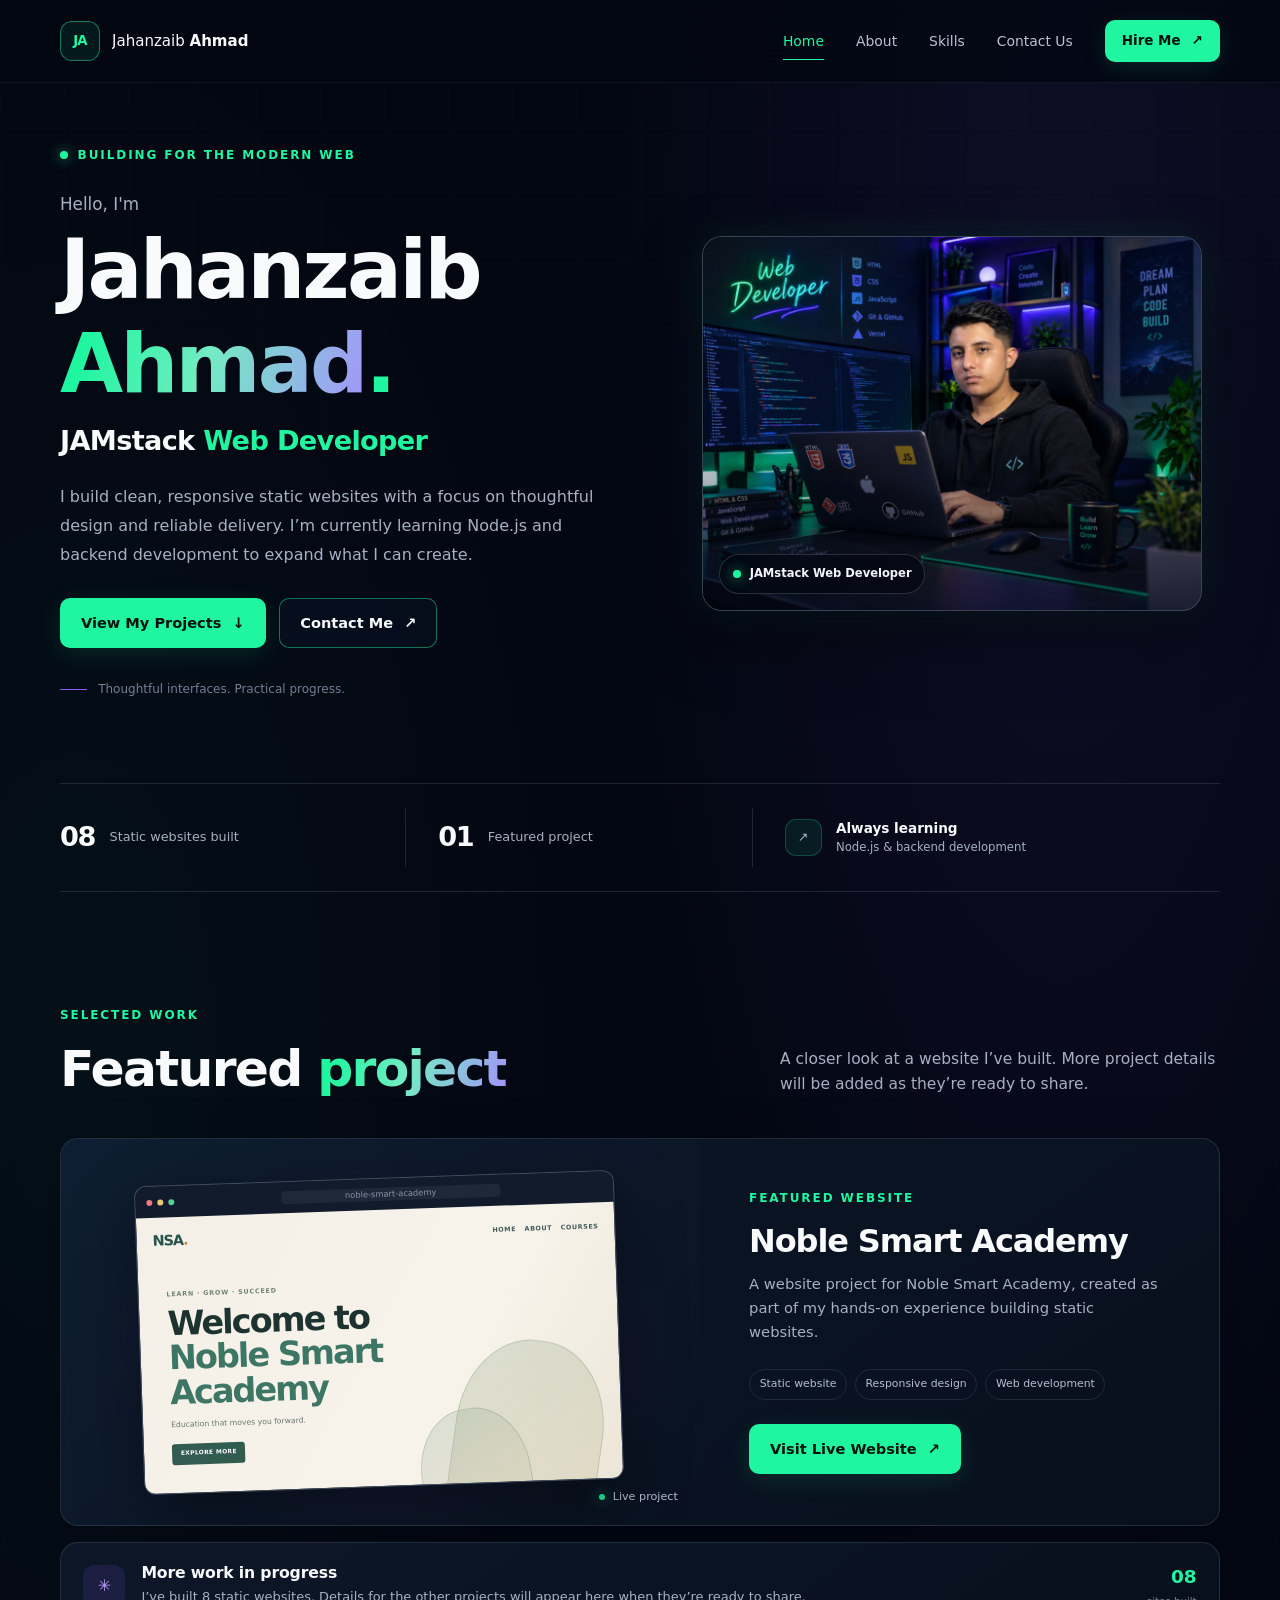
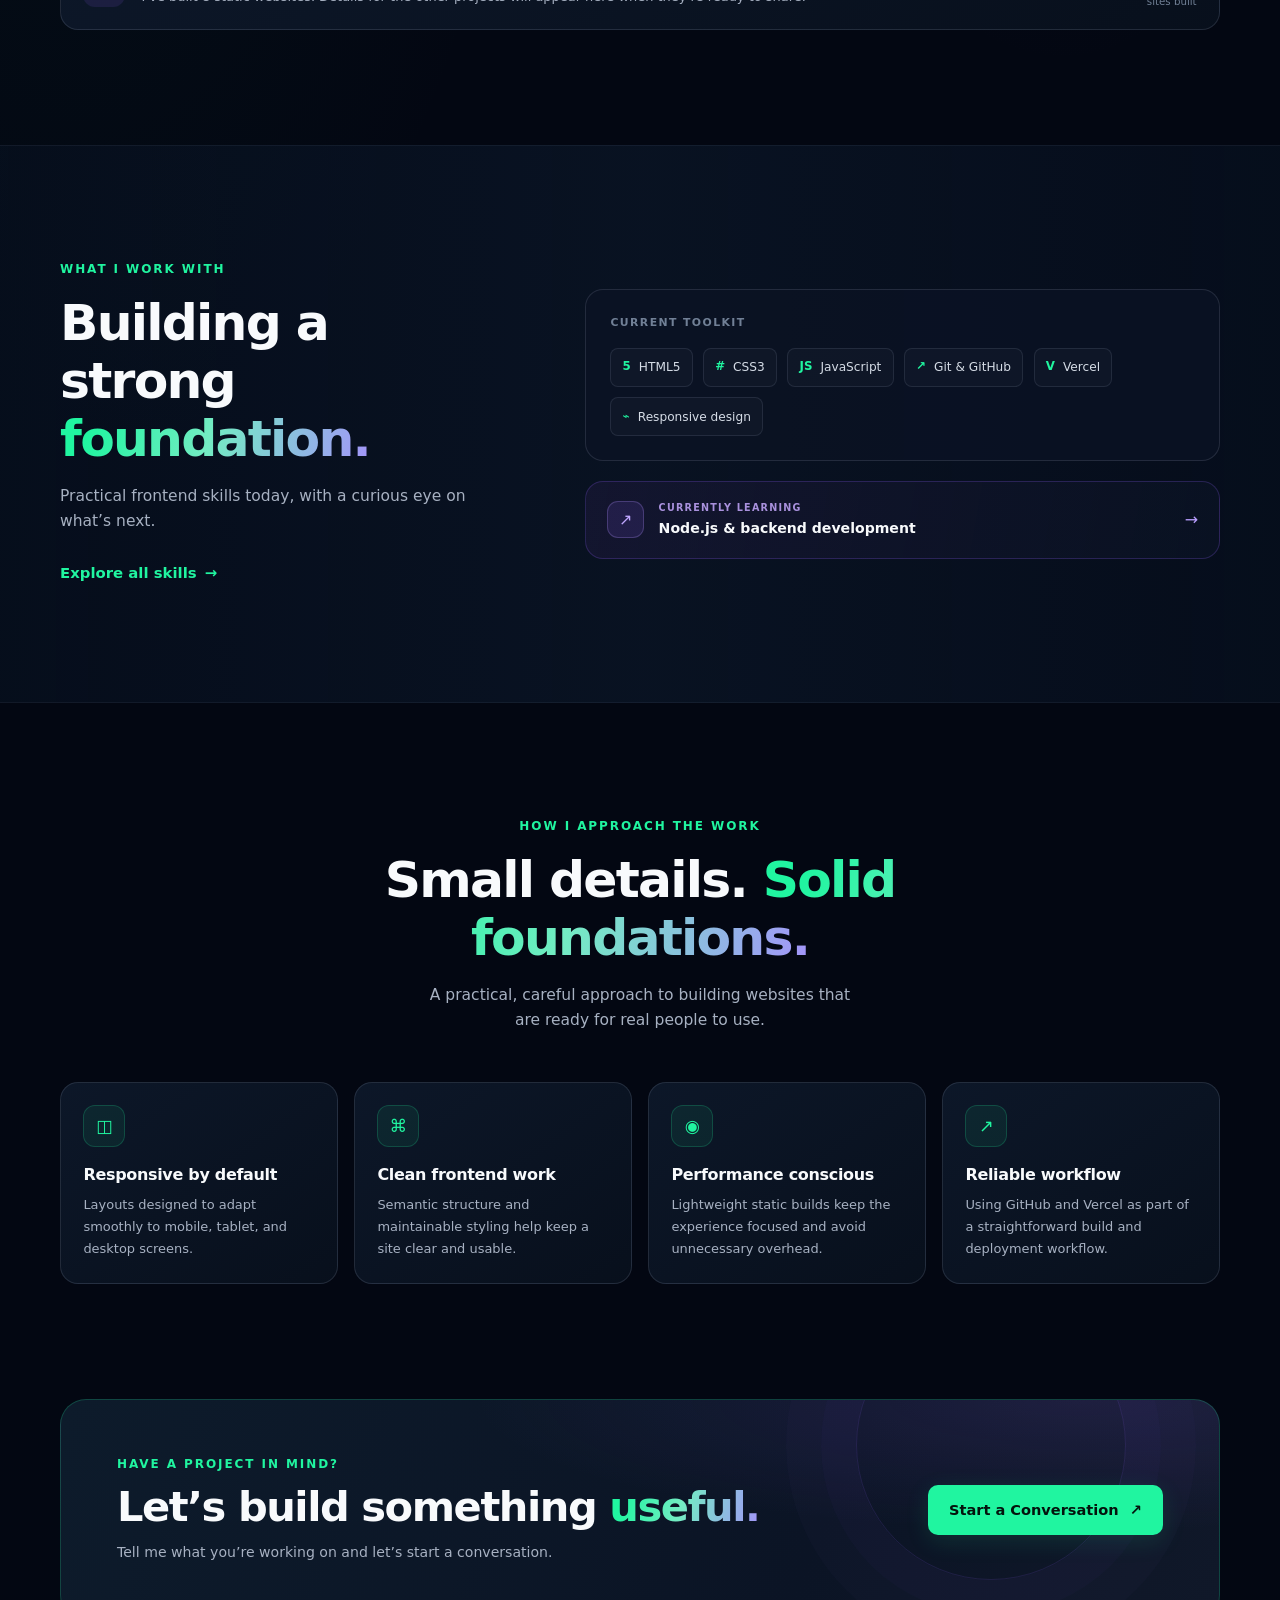
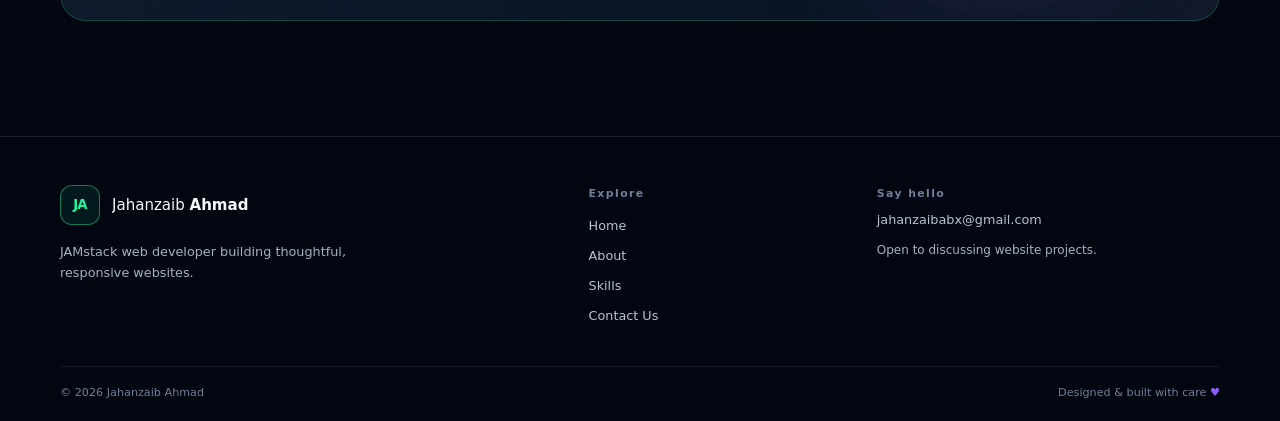
==== commit f256dd11: "Update index.html" ====
--- a/index.html
+++ b/index.html
@@ -48,7 +48,7 @@
         <div class="art-orbit orbit-one"></div><div class="art-orbit orbit-two"></div>
         <div class="art-glow"></div>
         <div class="photo-frame">
-          <img class="profile-photo" src="./assets/images/jahanzaib-ahmad.jpg" alt="Jahanzaib Ahmad working at his computer in a web development workspace" width="1024" height="768" fetchpriority="high">
+          <img class="profile-photo" src="./jahanzaib-ahmad.jpg" alt="Jahanzaib Ahmad working at his computer in a web development workspace" width="1024" height="768" fetchpriority="high">
           <figcaption class="photo-caption"><span class="status-dot"></span> JAMstack Web Developer</figcaption>
         </div>
       </figure>
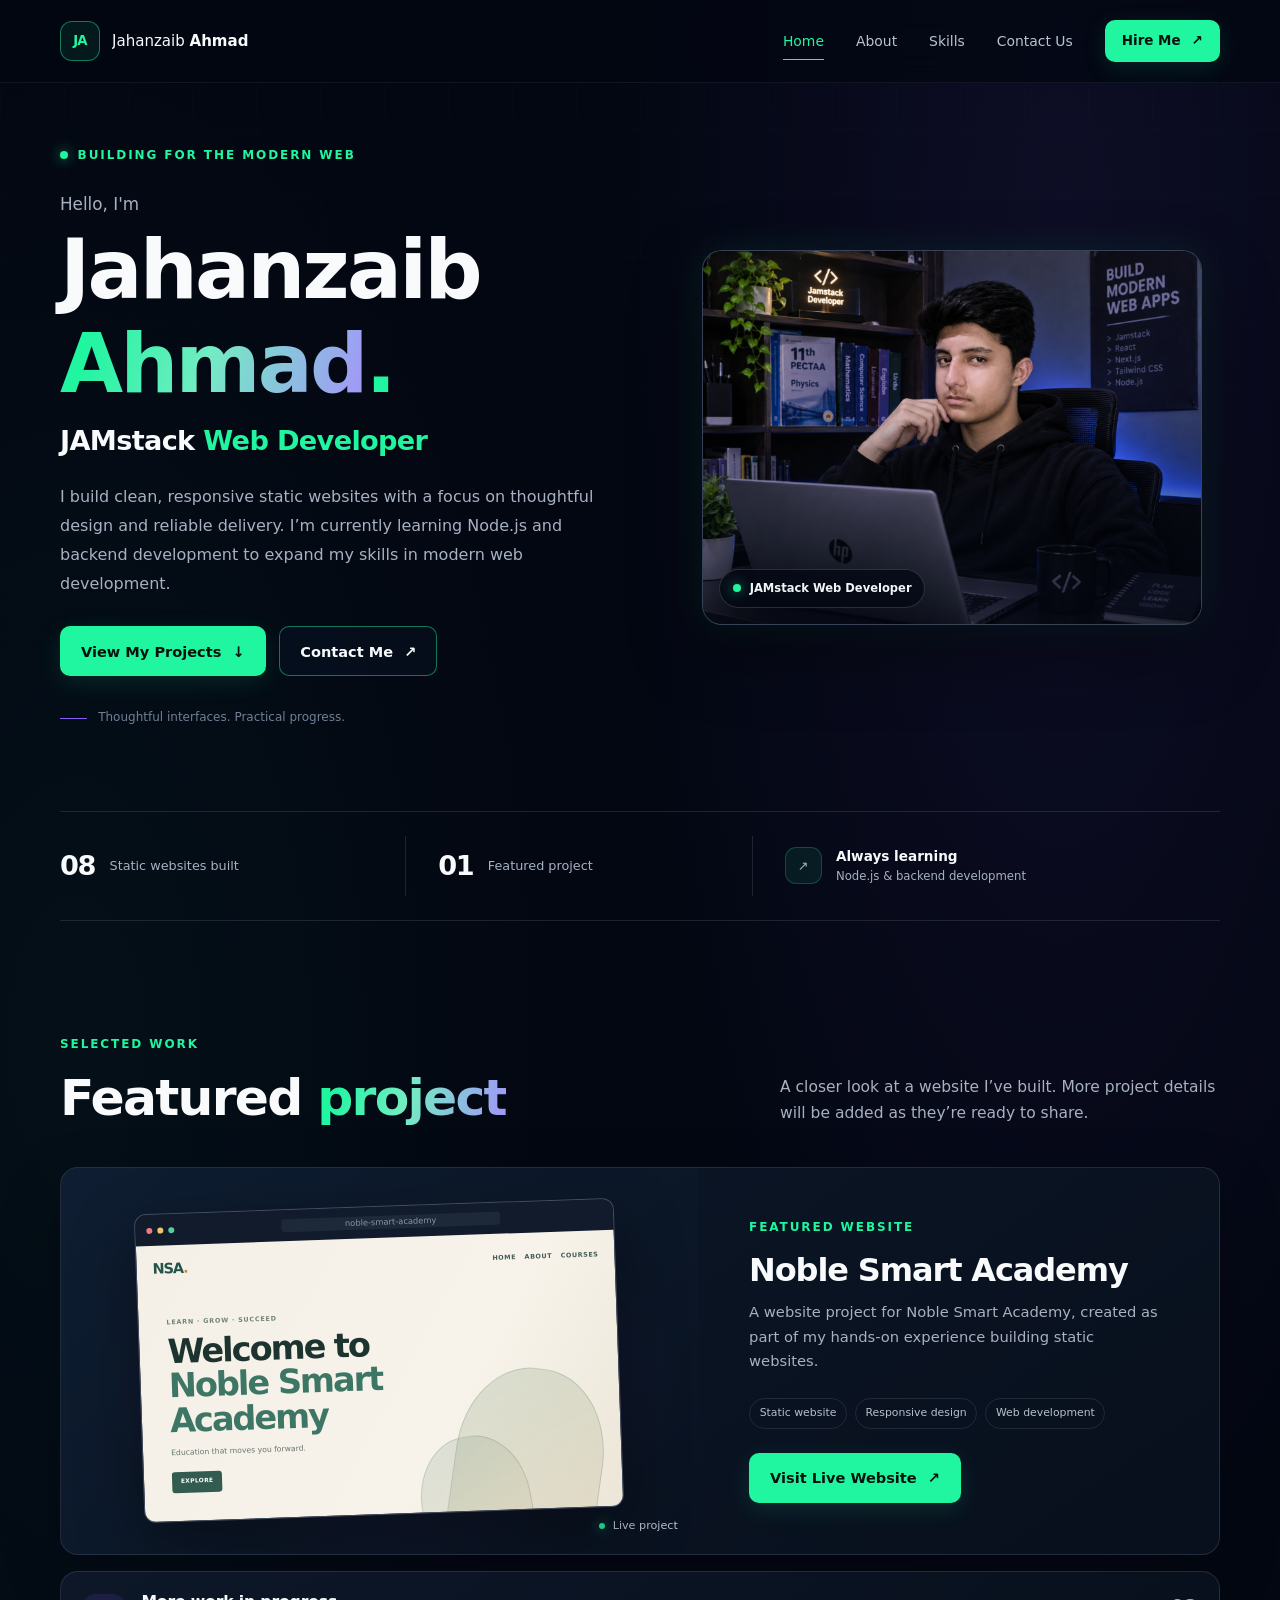
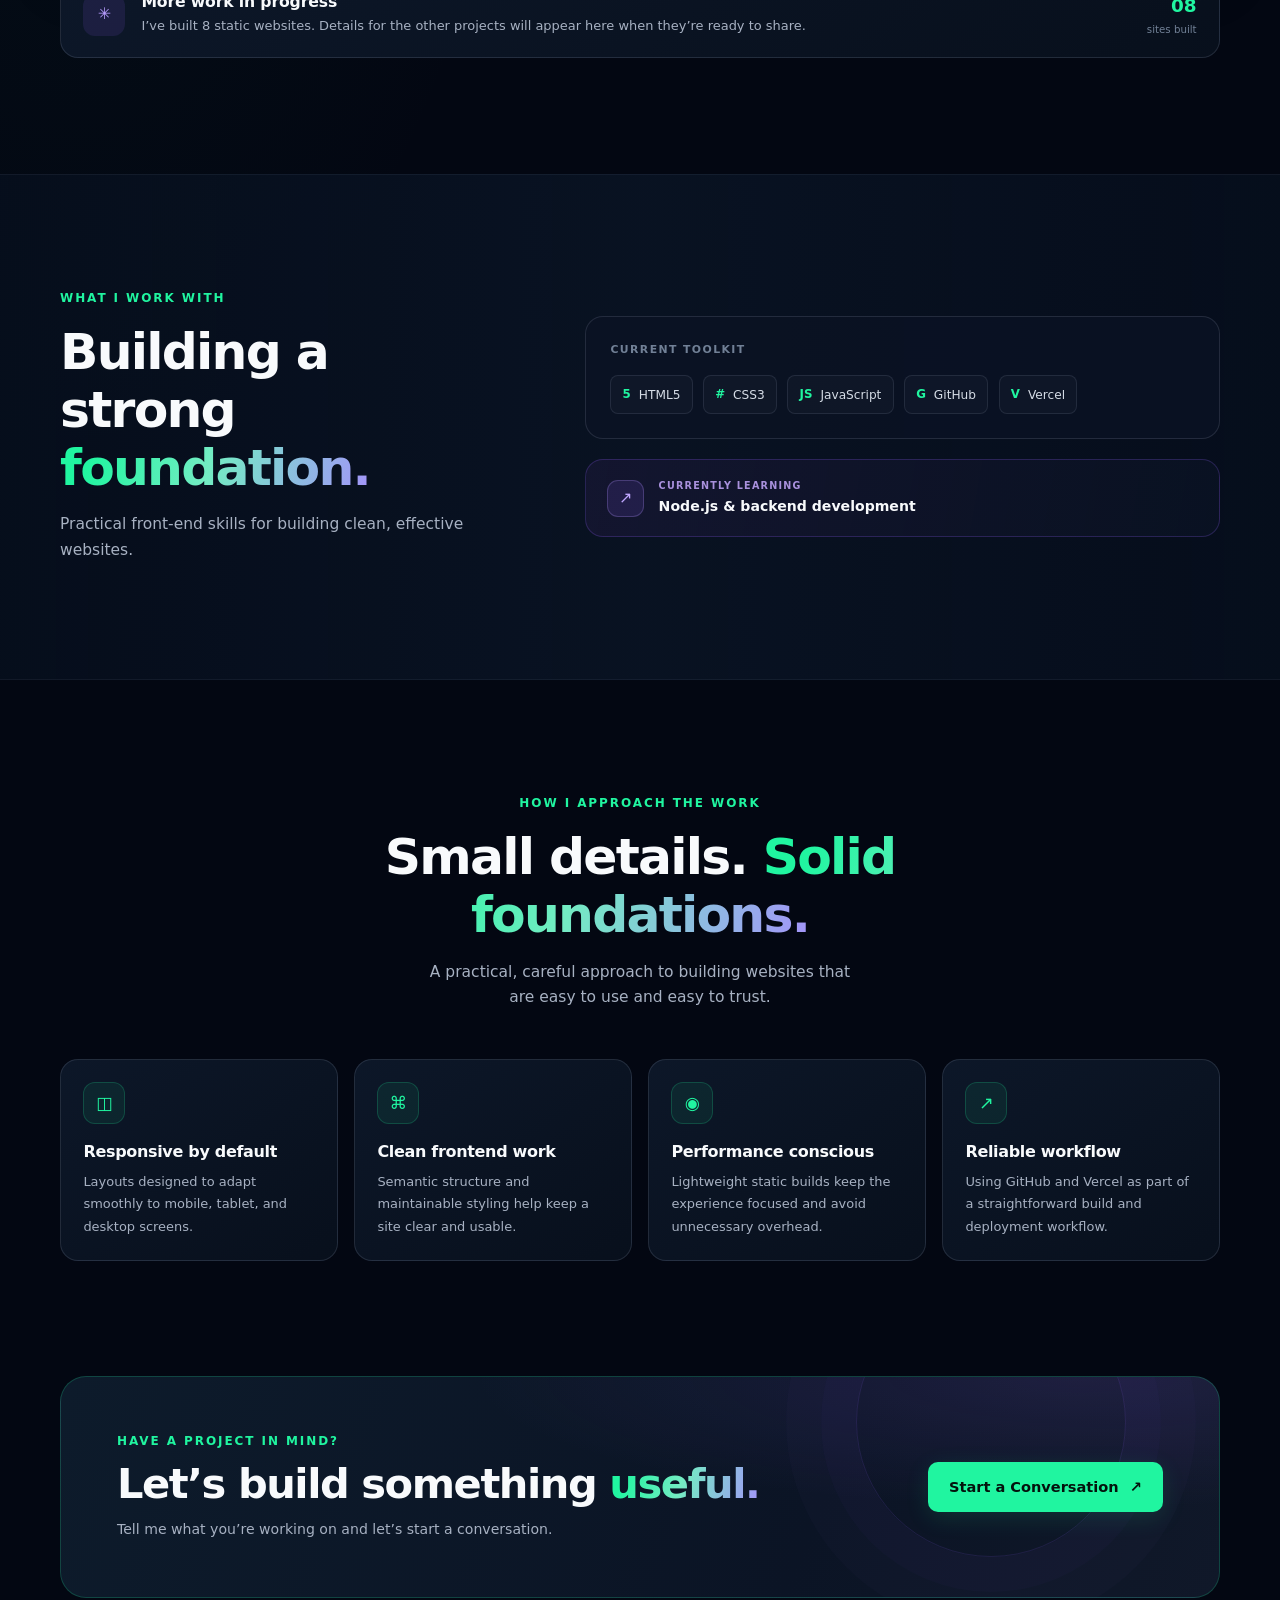
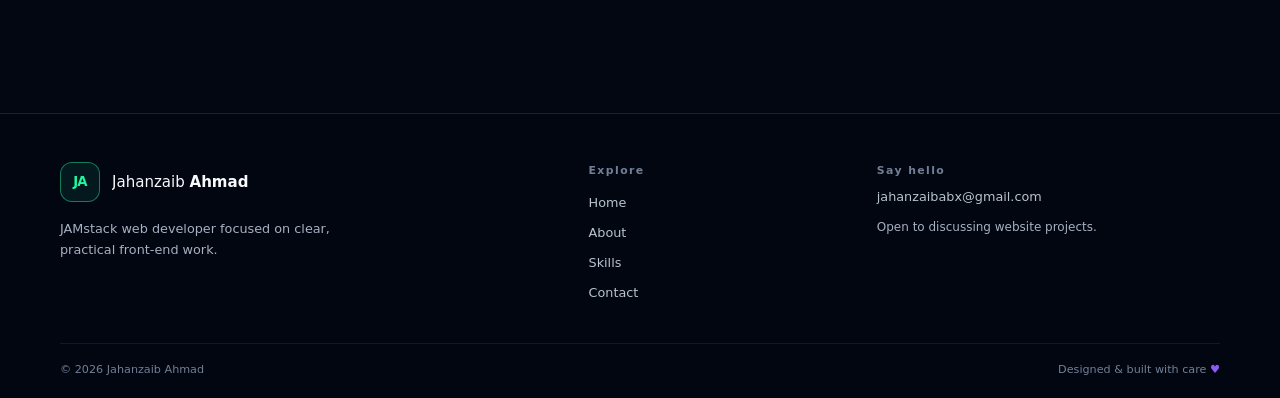
==== commit 7baed469: "Update the profile photo source to the new uploaded image file" ====
--- a/index.html
+++ b/index.html
@@ -1,131 +1,131 @@
-<!doctype html>
-<html lang="en">
-<head>
-  <meta charset="utf-8">
-  <meta name="viewport" content="width=device-width, initial-scale=1">
-  <meta name="description" content="Jahanzaib Ahmad is a JAMstack web developer building responsive static websites and learning Node.js and backend development.">
-  <meta name="theme-color" content="#030712">
-  <title>Jahanzaib Ahmad | JAMstack Web Developer</title>
-  <link rel="stylesheet" href="./style.css">
-  <script src="./script.js" defer></script>
-</head>
-<body data-page="home">
-  <a class="skip-link" href="#main">Skip to content</a>
-  <header class="site-header">
-    <nav class="nav container" aria-label="Main navigation">
-      <a class="brand" href="./index.html" aria-label="Jahanzaib Ahmad home">
-        <span class="brand-mark" aria-hidden="true">JA</span>
-        <span class="brand-name">Jahanzaib <strong>Ahmad</strong></span>
-      </a>
-      <button class="menu-toggle" type="button" aria-label="Open navigation menu" aria-expanded="false" aria-controls="primary-navigation">
-        <span></span><span></span><span></span>
-      </button>
-      <div class="nav-links" id="primary-navigation">
-        <a href="./index.html" aria-current="page">Home</a>
-        <a href="./about.html">About</a>
-        <a href="./skills.html">Skills</a>
-        <a href="./contact.html">Contact Us</a>
-        <a class="button button-small button-primary nav-cta" href="./contact.html">Hire Me <span aria-hidden="true">↗</span></a>
-      </div>
-    </nav>
-  </header>
-
-  <main id="main">
-    <section class="hero container">
-      <div class="hero-copy">
-        <p class="eyebrow"><span class="status-dot"></span> Building for the modern web</p>
-        <p class="hero-greeting">Hello, I'm</p>
-        <h1>Jahanzaib <span class="text-gradient">Ahmad</span><span class="heading-period">.</span></h1>
-        <p class="hero-role">JAMstack <span>Web Developer</span></p>
-        <p class="hero-description">I build clean, responsive static websites with a focus on thoughtful design and reliable delivery. I’m currently learning Node.js and backend development to expand what I can create.</p>
-        <div class="button-row">
-          <a class="button button-primary" href="#projects">View My Projects <span aria-hidden="true">↓</span></a>
-          <a class="button button-secondary" href="./contact.html">Contact Me <span aria-hidden="true">↗</span></a>
-        </div>
-        <div class="hero-note"><span class="note-line"></span><span>Thoughtful interfaces. Practical progress.</span></div>
-      </div>
-      <figure class="hero-art">
-        <div class="art-orbit orbit-one"></div><div class="art-orbit orbit-two"></div>
-        <div class="art-glow"></div>
-        <div class="photo-frame">
-          <img class="profile-photo" src="./jahanzaib-ahmad.jpg" alt="Jahanzaib Ahmad working at his computer in a web development workspace" width="1024" height="768" fetchpriority="high">
-          <figcaption class="photo-caption"><span class="status-dot"></span> JAMstack Web Developer</figcaption>
-        </div>
-      </figure>
-    </section>
-
-    <section class="stats container" aria-label="At a glance">
-      <div class="stat"><strong>08</strong><span>Static websites built</span></div>
-      <div class="stat"><strong>01</strong><span>Featured project</span></div>
-      <div class="stat stat-learning"><span class="learning-mark" aria-hidden="true">↗</span><span><strong>Always learning</strong><small>Node.js &amp; backend development</small></span></div>
-    </section>
-
-    <section class="section container" id="projects">
-      <div class="section-heading">
-        <div><p class="eyebrow">Selected work</p><h2>Featured <span class="text-gradient">project</span></h2></div>
-        <p class="section-intro">A closer look at a website I’ve built. More project details will be added as they’re ready to share.</p>
-      </div>
-      <article class="project-feature card">
-        <div class="project-visual">
-          <div class="project-browser">
-            <div class="browser-top"><span></span><span></span><span></span><i>noble-smart-academy</i></div>
-            <div class="academy-preview">
-              <div class="academy-nav"><b>NSA<span>.</span></b><span>HOME&nbsp;&nbsp; ABOUT&nbsp;&nbsp; COURSES</span><b class="academy-menu">☰</b></div>
-              <div class="academy-content"><span>LEARN · GROW · SUCCEED</span><b>Welcome to<br><em>Noble Smart Academy</em></b><i>Education that moves you forward.</i><span class="academy-button">EXPLORE MORE</span></div>
-              <div class="academy-shape shape-a"></div><div class="academy-shape shape-b"></div>
-            </div>
-          </div>
-          <span class="visual-caption"><span class="status-dot"></span> Live project</span>
-        </div>
-        <div class="project-info">
-          <p class="eyebrow">Featured website</p>
-          <h3>Noble Smart Academy</h3>
-          <p>A website project for Noble Smart Academy, created as part of my hands-on experience building static websites.</p>
-          <div class="tag-list"><span>Static website</span><span>Responsive design</span><span>Web development</span></div>
-          <a class="button button-primary" href="https://noble-smart-academy-by-asim.vercel.app/" target="_blank" rel="noopener noreferrer">Visit Live Website <span aria-hidden="true">↗</span></a>
-        </div>
-      </article>
-      <div class="more-projects card">
-        <div class="more-icon" aria-hidden="true">✳</div>
-        <div><h3>More work in progress</h3><p>I’ve built 8 static websites. Details for the other projects will appear here when they’re ready to share.</p></div>
-        <span class="more-count">08 <small>sites built</small></span>
-      </div>
-    </section>
-
-    <section class="section section-tinted">
-      <div class="container split-section">
-        <div class="section-heading vertical-heading"><p class="eyebrow">What I work with</p><h2>Building a strong <span class="text-gradient">foundation.</span></h2><p class="section-intro">Practical frontend skills today, with a curious eye on what’s next.</p><a class="text-link" href="./skills.html">Explore all skills <span aria-hidden="true">→</span></a></div>
-        <div class="skill-preview">
-          <div class="skill-group"><span class="skill-group-label">CURRENT TOOLKIT</span><div class="skill-badges"><span class="skill-badge"><b>5</b> HTML5</span><span class="skill-badge"><b>#</b> CSS3</span><span class="skill-badge"><b>JS</b> JavaScript</span><span class="skill-badge"><b>↗</b> Git &amp; GitHub</span><span class="skill-badge"><b>V</b> Vercel</span><span class="skill-badge"><b>⌁</b> Responsive design</span></div></div>
-          <div class="learning-card"><span class="learning-mark" aria-hidden="true">↗</span><div><span class="skill-group-label">CURRENTLY LEARNING</span><strong>Node.js &amp; backend development</strong></div><span class="learning-arrow" aria-hidden="true">→</span></div>
-        </div>
-      </div>
-    </section>
-
-    <section class="section container">
-      <div class="center-heading"><p class="eyebrow">How I approach the work</p><h2>Small details. <span class="text-gradient">Solid foundations.</span></h2><p class="section-intro">A practical, careful approach to building websites that are ready for real people to use.</p></div>
-      <div class="feature-grid">
-        <article class="feature-card card"><span class="feature-icon">◫</span><h3>Responsive by default</h3><p>Layouts designed to adapt smoothly to mobile, tablet, and desktop screens.</p></article>
-        <article class="feature-card card"><span class="feature-icon">⌘</span><h3>Clean frontend work</h3><p>Semantic structure and maintainable styling help keep a site clear and usable.</p></article>
-        <article class="feature-card card"><span class="feature-icon">◉</span><h3>Performance conscious</h3><p>Lightweight static builds keep the experience focused and avoid unnecessary overhead.</p></article>
-        <article class="feature-card card"><span class="feature-icon">↗</span><h3>Reliable workflow</h3><p>Using GitHub and Vercel as part of a straightforward build and deployment workflow.</p></article>
-      </div>
-    </section>
-
-    <section class="cta-band container">
-      <div><p class="eyebrow">Have a project in mind?</p><h2>Let’s build something <span class="text-gradient">useful.</span></h2><p>Tell me what you’re working on and let’s start a conversation.</p></div>
-      <a class="button button-primary" href="./contact.html">Start a Conversation <span aria-hidden="true">↗</span></a>
-      <span class="cta-decoration" aria-hidden="true"></span>
-    </section>
-  </main>
-
-  <footer class="site-footer">
-    <div class="container footer-main">
-      <div class="footer-brand"><a class="brand" href="./index.html"><span class="brand-mark" aria-hidden="true">JA</span><span class="brand-name">Jahanzaib <strong>Ahmad</strong></span></a><p>JAMstack web developer building thoughtful, responsive websites.</p></div>
-      <div class="footer-nav"><span class="footer-label">Explore</span><a href="./index.html">Home</a><a href="./about.html">About</a><a href="./skills.html">Skills</a><a href="./contact.html">Contact Us</a></div>
-      <div class="footer-contact"><span class="footer-label">Say hello</span><a href="mailto:jahanzaibabx@gmail.com">jahanzaibabx@gmail.com</a><p>Open to discussing website projects.</p></div>
-    </div>
-    <div class="container footer-bottom"><span>© <span data-year></span> Jahanzaib Ahmad</span><span>Designed &amp; built with care <span class="footer-heart" aria-hidden="true">♥</span></span></div>
-  </footer>
-</body>
-</html>
+<!doctype html>
+<html lang="en">
+<head>
+  <meta charset="utf-8">
+  <meta name="viewport" content="width=device-width, initial-scale=1">
+  <meta name="description" content="Jahanzaib Ahmad is a JAMstack web developer building responsive static websites and learning Node.js and backend development.">
+  <meta name="theme-color" content="#030712"> <meta name="google-site-verification" content="xlSPmUV1JOk2fjiD3Kyhl_ovh9v1IImn-5_OEenf-YY" />
+  <title>Jahanzaib Ahmad | JAMstack Web Developer</title>
+  <link rel="stylesheet" href="./style.css">
+  <script src="./script.js" defer></script>
+</head>
+<body data-page="home">
+  <a class="skip-link" href="#main">Skip to content</a>
+  <header class="site-header">
+    <nav class="nav container" aria-label="Main navigation">
+      <a class="brand" href="./index.html" aria-label="Jahanzaib Ahmad home">
+        <span class="brand-mark" aria-hidden="true">JA</span>
+        <span class="brand-name">Jahanzaib <strong>Ahmad</strong></span>
+      </a>
+      <button class="menu-toggle" type="button" aria-label="Open navigation menu" aria-expanded="false" aria-controls="primary-navigation">
+        <span></span><span></span><span></span>
+      </button>
+      <div class="nav-links" id="primary-navigation">
+        <a href="./index.html" aria-current="page">Home</a>
+        <a href="./about.html">About</a>
+        <a href="./skills.html">Skills</a>
+        <a href="./contact.html">Contact Us</a>
+        <a class="button button-small button-primary nav-cta" href="./contact.html">Hire Me <span aria-hidden="true">↗</span></a>
+      </div>
+    </nav>
+  </header>
+
+  <main id="main">
+    <section class="hero container">
+      <div class="hero-copy">
+        <p class="eyebrow"><span class="status-dot"></span> Building for the modern web</p>
+        <p class="hero-greeting">Hello, I'm</p>
+        <h1>Jahanzaib <span class="text-gradient">Ahmad</span><span class="heading-period">.</span></h1>
+        <p class="hero-role">JAMstack <span>Web Developer</span></p>
+        <p class="hero-description">I build clean, responsive static websites with a focus on thoughtful design and reliable delivery. I’m currently learning Node.js and backend development to expand my skills in modern web development.</p>
+        <div class="button-row">
+          <a class="button button-primary" href="#projects">View My Projects <span aria-hidden="true">↓</span></a>
+          <a class="button button-secondary" href="./contact.html">Contact Me <span aria-hidden="true">↗</span></a>
+        </div>
+        <div class="hero-note"><span class="note-line"></span><span>Thoughtful interfaces. Practical progress.</span></div>
+      </div>
+      <figure class="hero-art">
+        <div class="art-orbit orbit-one"></div><div class="art-orbit orbit-two"></div>
+        <div class="art-glow"></div>
+        <div class="photo-frame">
+          <img class="profile-photo" src="./file_0000000012608211b84fbf3a09c91563.png" alt="Jahanzaib Ahmad working at his computer in a web development workspace" width="1024" height="768" fetchpriority="high">
+          <figcaption class="photo-caption"><span class="status-dot"></span> JAMstack Web Developer</figcaption>
+        </div>
+      </figure>
+    </section>
+
+    <section class="stats container" aria-label="At a glance">
+      <div class="stat"><strong>08</strong><span>Static websites built</span></div>
+      <div class="stat"><strong>01</strong><span>Featured project</span></div>
+      <div class="stat stat-learning"><span class="learning-mark" aria-hidden="true">↗</span><span><strong>Always learning</strong><small>Node.js &amp; backend development</small></span></div>
+    </section>
+
+    <section class="section container" id="projects">
+      <div class="section-heading">
+        <div><p class="eyebrow">Selected work</p><h2>Featured <span class="text-gradient">project</span></h2></div>
+        <p class="section-intro">A closer look at a website I’ve built. More project details will be added as they’re ready to share.</p>
+      </div>
+      <article class="project-feature card">
+        <div class="project-visual">
+          <div class="project-browser">
+            <div class="browser-top"><span></span><span></span><span></span><i>noble-smart-academy</i></div>
+            <div class="academy-preview">
+              <div class="academy-nav"><b>NSA<span>.</span></b><span>HOME&nbsp;&nbsp; ABOUT&nbsp;&nbsp; COURSES</span><b class="academy-menu">☰</b></div>
+              <div class="academy-content"><span>LEARN · GROW · SUCCEED</span><b>Welcome to<br><em>Noble Smart Academy</em></b><i>Education that moves you forward.</i><span class="academy-button">EXPLORE</span></div>
+              <div class="academy-shape shape-a"></div><div class="academy-shape shape-b"></div>
+            </div>
+          </div>
+          <span class="visual-caption"><span class="status-dot"></span> Live project</span>
+        </div>
+        <div class="project-info">
+          <p class="eyebrow">Featured website</p>
+          <h3>Noble Smart Academy</h3>
+          <p>A website project for Noble Smart Academy, created as part of my hands-on experience building static websites.</p>
+          <div class="tag-list"><span>Static website</span><span>Responsive design</span><span>Web development</span></div>
+          <a class="button button-primary" href="https://noble-smart-academy-by-asim.vercel.app/" target="_blank" rel="noopener noreferrer">Visit Live Website <span aria-hidden="true">↗</span></a>
+        </div>
+      </article>
+      <div class="more-projects card">
+        <div class="more-icon" aria-hidden="true">✳</div>
+        <div><h3>More work in progress</h3><p>I’ve built 8 static websites. Details for the other projects will appear here when they’re ready to share.</p></div>
+        <span class="more-count">08 <small>sites built</small></span>
+      </div>
+    </section>
+
+    <section class="section section-tinted">
+      <div class="container split-section">
+        <div class="section-heading vertical-heading"><p class="eyebrow">What I work with</p><h2>Building a strong <span class="text-gradient">foundation.</span></h2><p class="section-intro">Practical front-end skills for building clean, effective websites.</p></div>
+        <div class="skill-preview">
+          <div class="skill-group"><span class="skill-group-label">CURRENT TOOLKIT</span><div class="skill-badges"><span class="skill-badge"><b>5</b> HTML5</span><span class="skill-badge"><b>#</b> CSS3</span><span class="skill-badge"><b>JS</b> JavaScript</span><span class="skill-badge"><b>G</b> GitHub</span><span class="skill-badge"><b>V</b> Vercel</span></div></div>
+          <div class="learning-card"><span class="learning-mark" aria-hidden="true">↗</span><div><span class="skill-group-label">CURRENTLY LEARNING</span><strong>Node.js &amp; backend development</strong></div></div>
+        </div>
+      </div>
+    </section>
+
+    <section class="section container">
+      <div class="center-heading"><p class="eyebrow">How I approach the work</p><h2>Small details. <span class="text-gradient">Solid foundations.</span></h2><p class="section-intro">A practical, careful approach to building websites that are easy to use and easy to trust.</p></div>
+      <div class="feature-grid">
+        <article class="feature-card card"><span class="feature-icon">◫</span><h3>Responsive by default</h3><p>Layouts designed to adapt smoothly to mobile, tablet, and desktop screens.</p></article>
+        <article class="feature-card card"><span class="feature-icon">⌘</span><h3>Clean frontend work</h3><p>Semantic structure and maintainable styling help keep a site clear and usable.</p></article>
+        <article class="feature-card card"><span class="feature-icon">◉</span><h3>Performance conscious</h3><p>Lightweight static builds keep the experience focused and avoid unnecessary overhead.</p></article>
+        <article class="feature-card card"><span class="feature-icon">↗</span><h3>Reliable workflow</h3><p>Using GitHub and Vercel as part of a straightforward build and deployment workflow.</p></article>
+      </div>
+    </section>
+
+    <section class="cta-band container">
+      <div><p class="eyebrow">Have a project in mind?</p><h2>Let’s build something <span class="text-gradient">useful.</span></h2><p>Tell me what you’re working on and let’s start a conversation.</p></div>
+      <a class="button button-primary" href="./contact.html">Start a Conversation <span aria-hidden="true">↗</span></a>
+      <span class="cta-decoration" aria-hidden="true"></span>
+    </section>
+  </main>
+
+  <footer class="site-footer">
+    <div class="container footer-main">
+      <div class="footer-brand"><a class="brand" href="./index.html"><span class="brand-mark" aria-hidden="true">JA</span><span class="brand-name">Jahanzaib <strong>Ahmad</strong></span></a><p>JAMstack web developer focused on clear, practical front-end work.</p></div>
+      <div class="footer-nav"><span class="footer-label">Explore</span><a href="./index.html">Home</a><a href="./about.html">About</a><a href="./skills.html">Skills</a><a href="./contact.html">Contact</a></div>
+      <div class="footer-contact"><span class="footer-label">Say hello</span><a href="mailto:jahanzaibabx@gmail.com">jahanzaibabx@gmail.com</a><p>Open to discussing website projects.</p></div>
+    </div>
+    <div class="container footer-bottom"><span>© <span data-year></span> Jahanzaib Ahmad</span><span>Designed &amp; built with care <span class="footer-heart" aria-hidden="true">♥</span></span></div>
+  </footer>
+</body>
+</html>
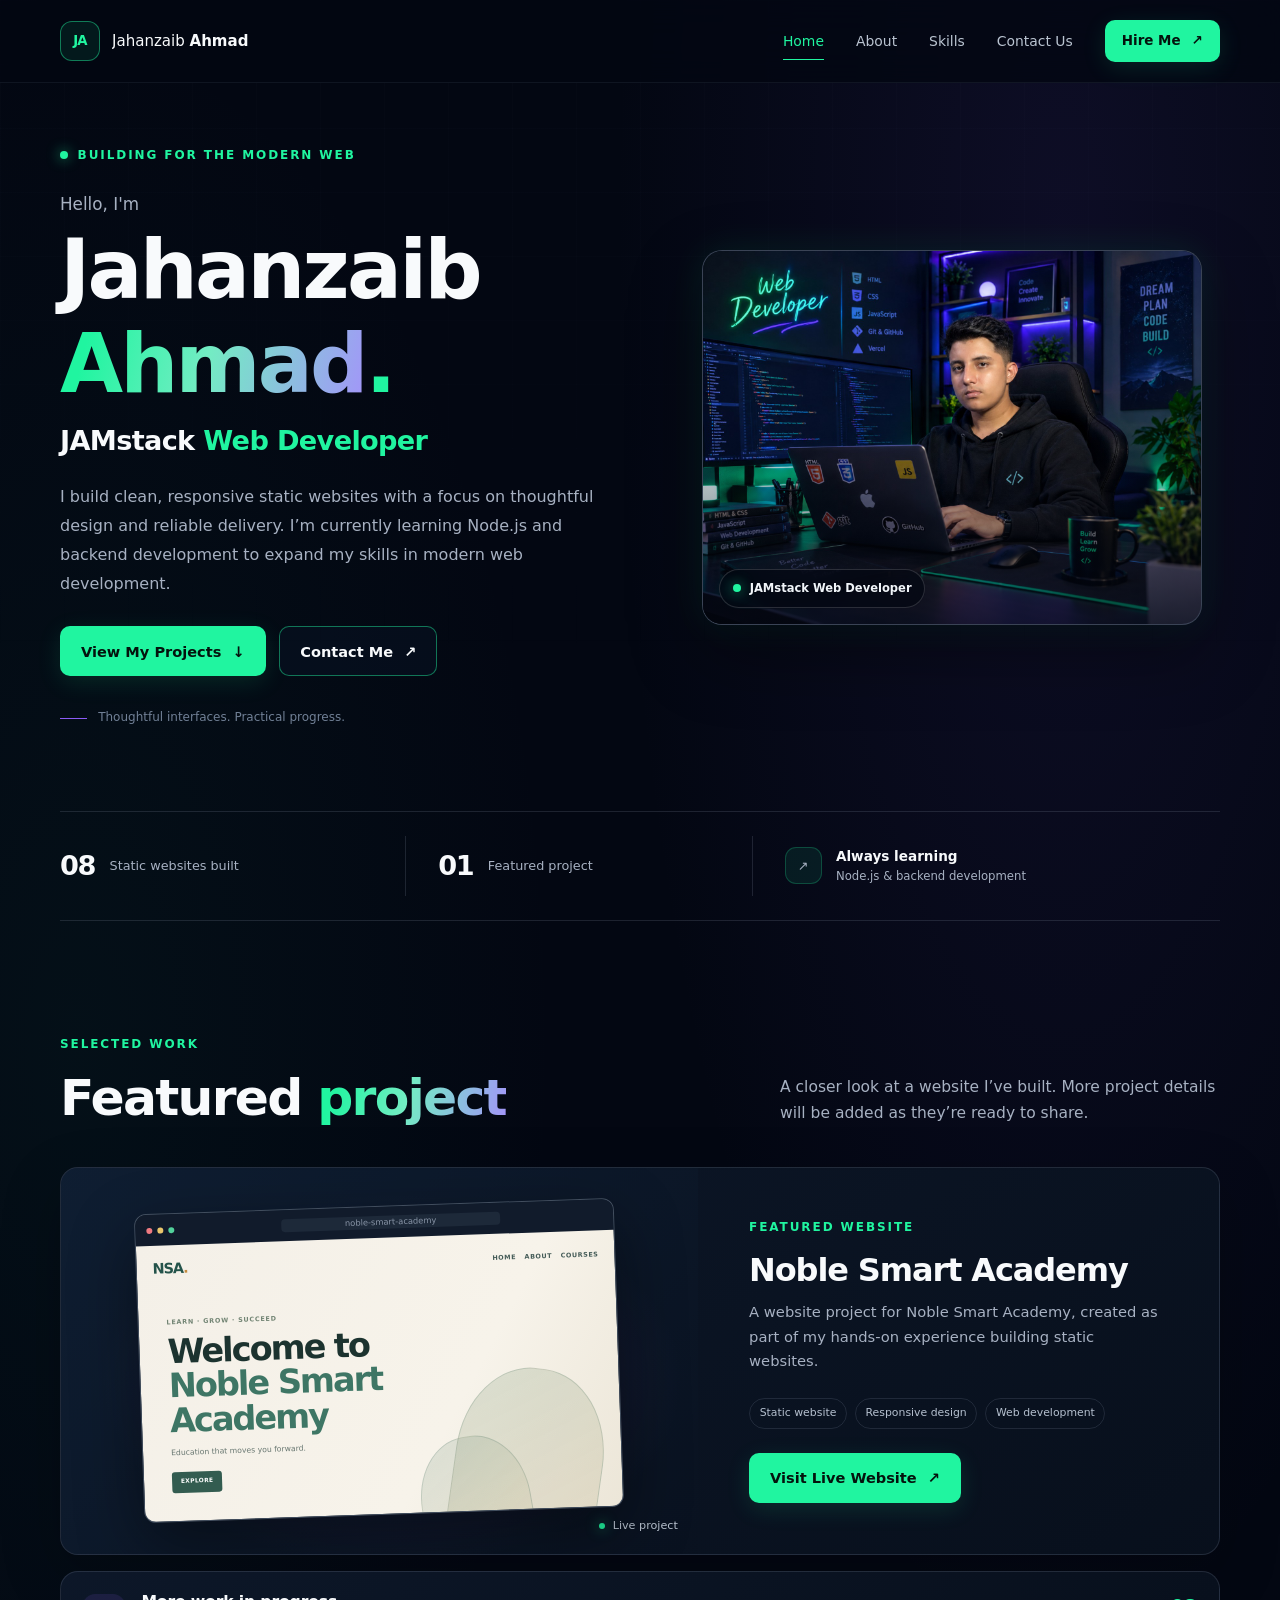
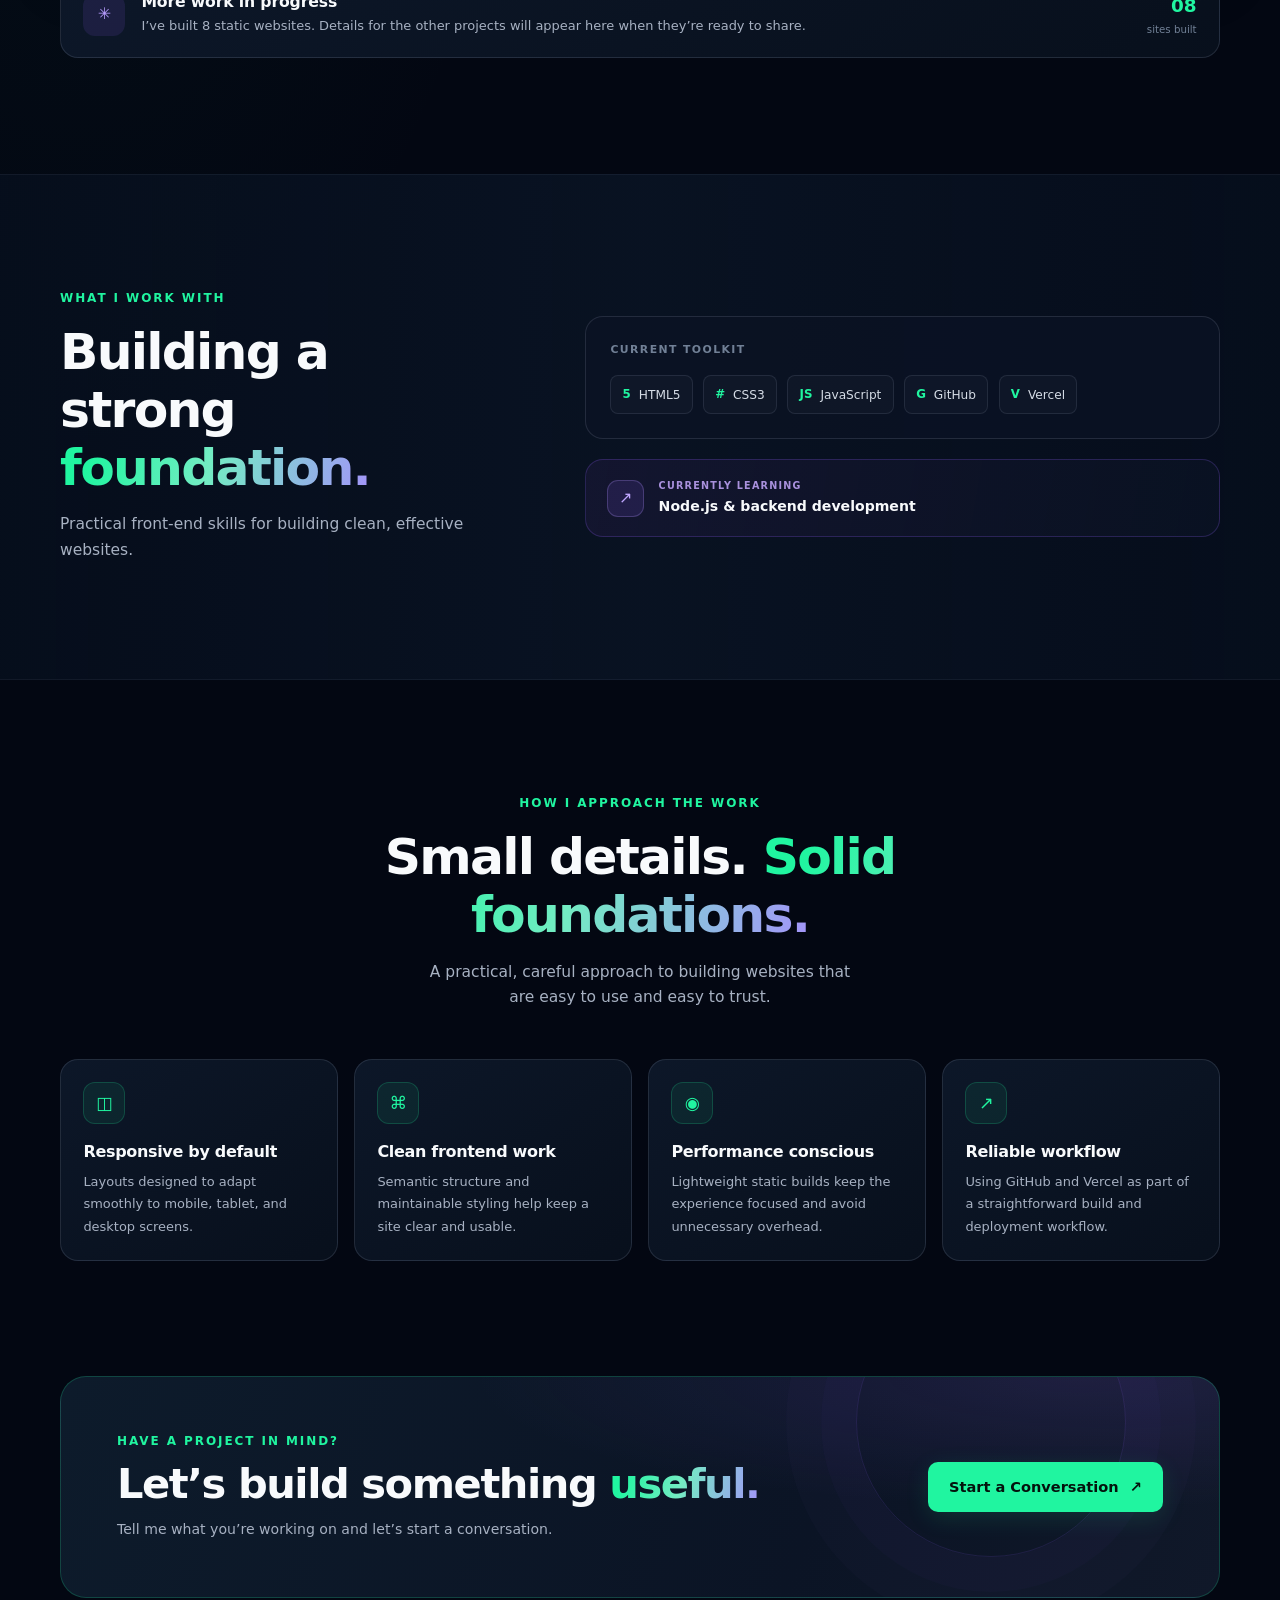
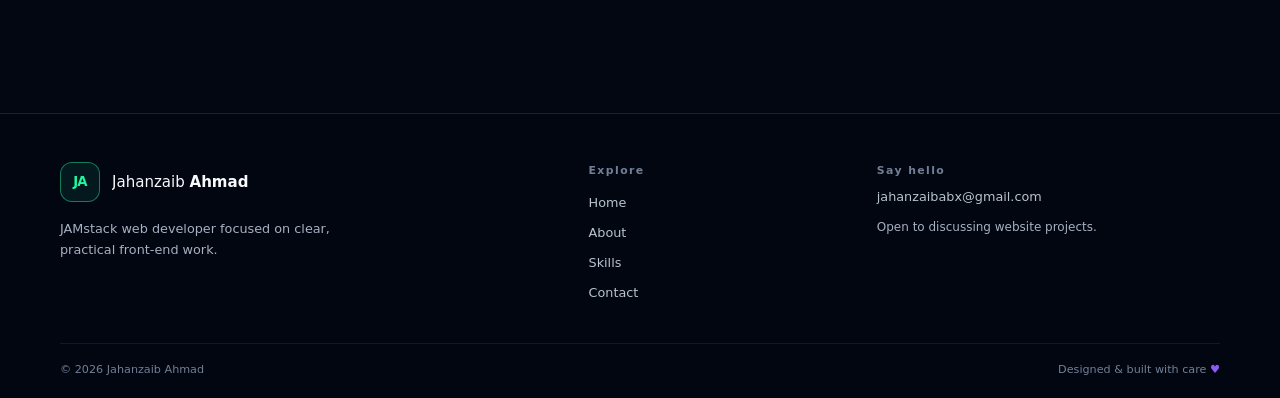
==== commit ad28c6f6: "Update repository images and references using Visual Repository Manager" ====
--- a/index.html
+++ b/index.html
@@ -48,7 +48,7 @@
         <div class="art-orbit orbit-one"></div><div class="art-orbit orbit-two"></div>
         <div class="art-glow"></div>
         <div class="photo-frame">
-          <img class="profile-photo" src="./file_0000000012608211b84fbf3a09c91563.png" alt="Jahanzaib Ahmad working at his computer in a web development workspace" width="1024" height="768" fetchpriority="high">
+          <img class="profile-photo" src="WhatsApp Image 2026-10-19 at 12.07.44 PM.jpg" alt="Jahanzaib Ahmad working at his computer in a web development workspace" width="1024" height="768" fetchpriority="high">
           <figcaption class="photo-caption"><span class="status-dot"></span> JAMstack Web Developer</figcaption>
         </div>
       </figure>
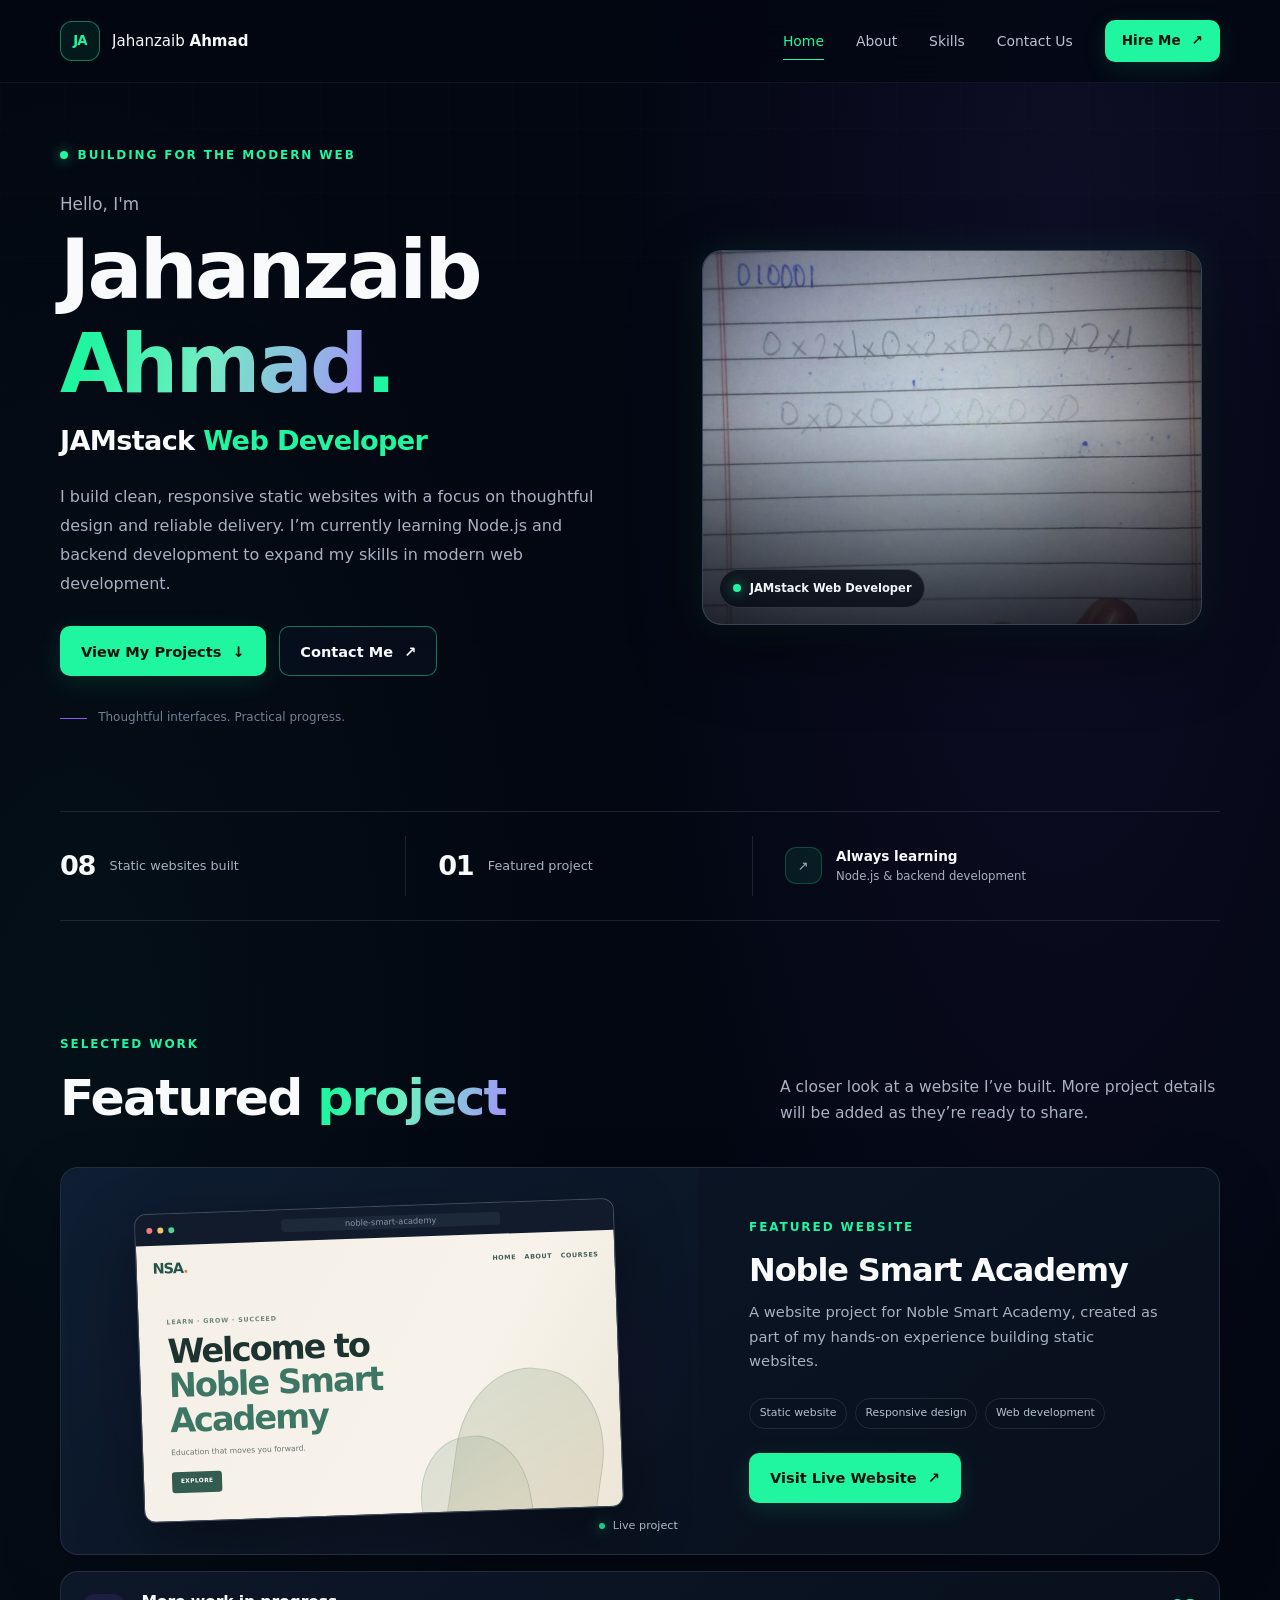
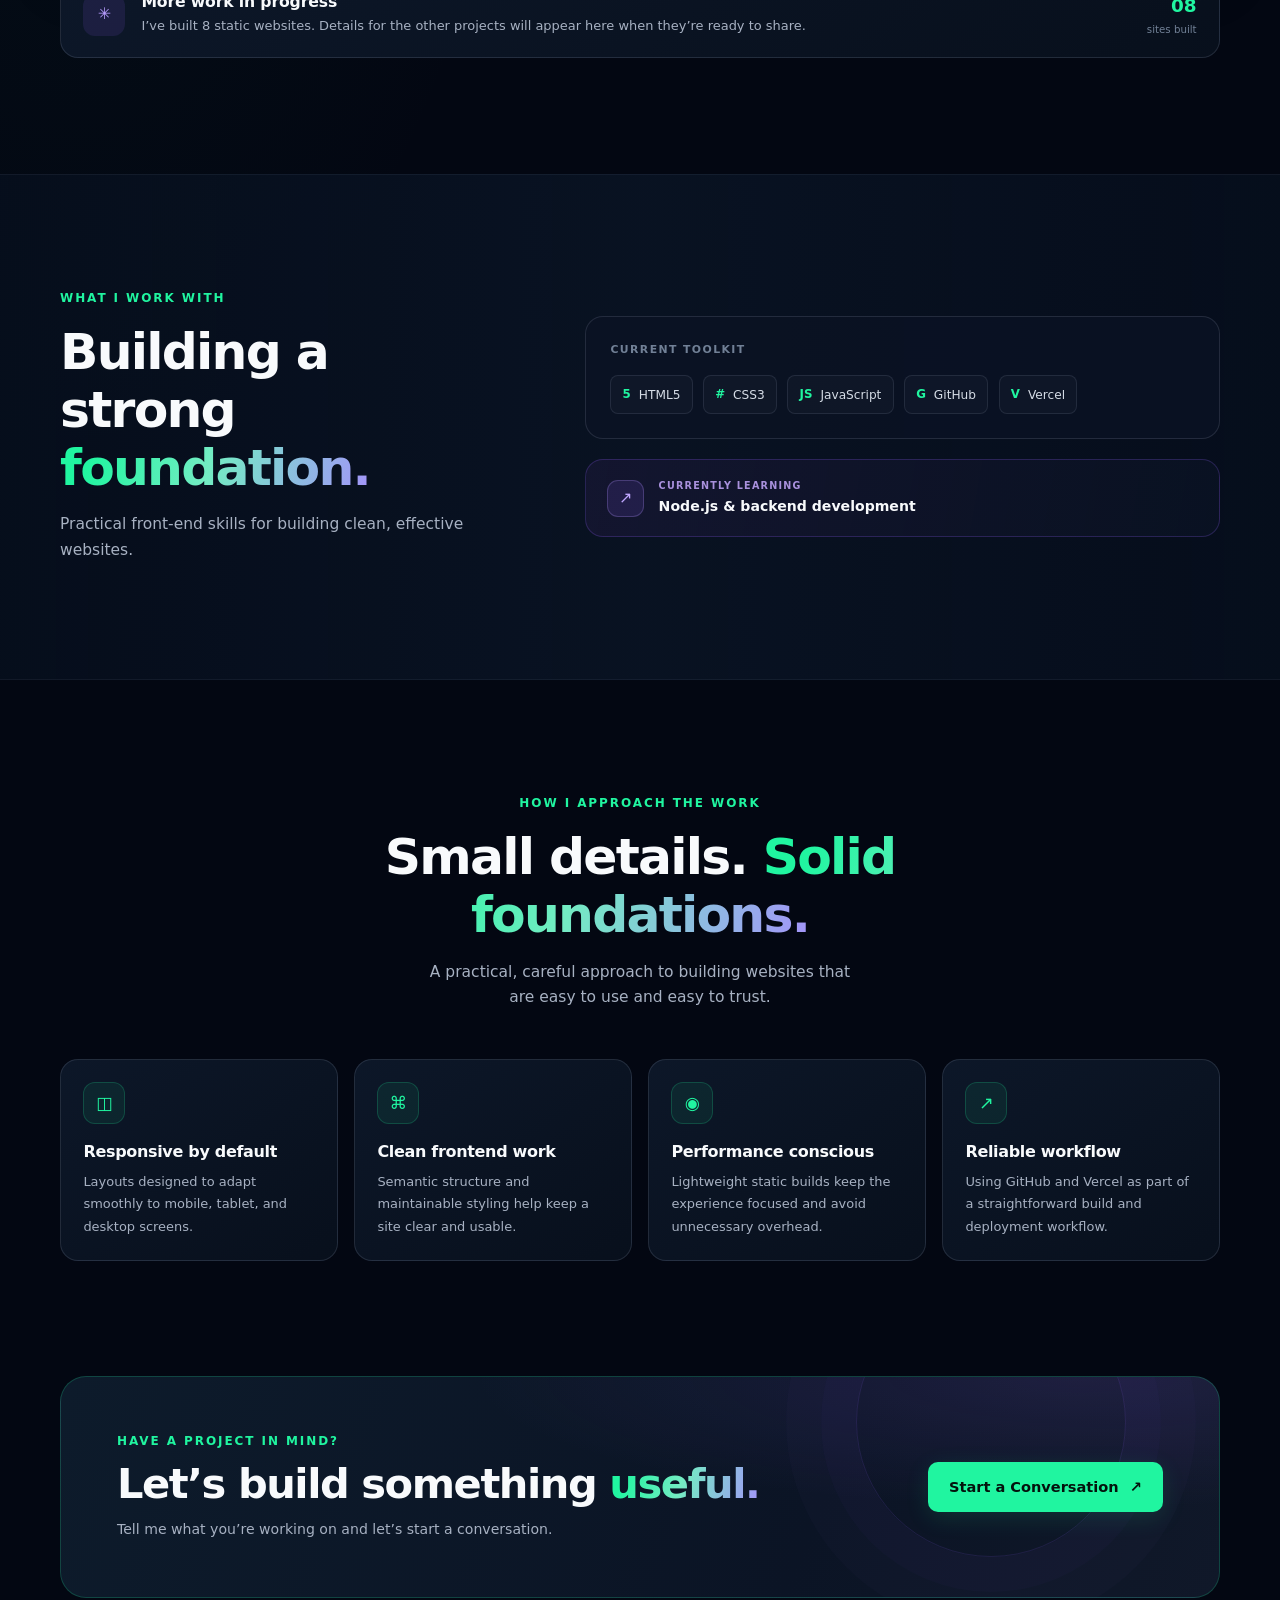
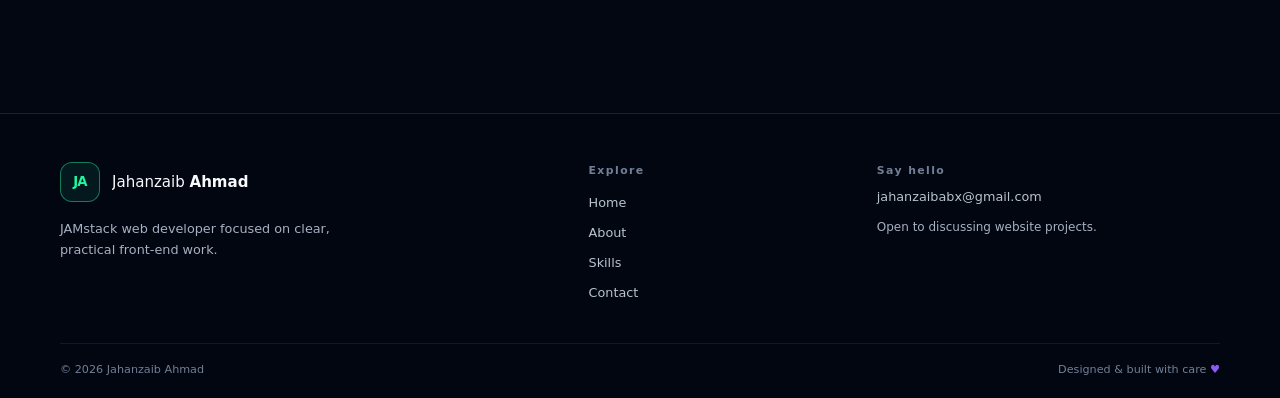
==== commit 76ef43e0: "Update repository images and references using Visual Repository Manager" ====
--- a/index.html
+++ b/index.html
@@ -48,7 +48,7 @@
         <div class="art-orbit orbit-one"></div><div class="art-orbit orbit-two"></div>
         <div class="art-glow"></div>
         <div class="photo-frame">
-          <img class="profile-photo" src="WhatsApp Image 2026-10-19 at 12.07.44 PM.jpg" alt="Jahanzaib Ahmad working at his computer in a web development workspace" width="1024" height="768" fetchpriority="high">
+          <img class="profile-photo" src="WhatsApp Image 2026-09-18 at 11.36.28 PM.jpg" alt="Jahanzaib Ahmad working at his computer in a web development workspace" width="1024" height="768" fetchpriority="high">
           <figcaption class="photo-caption"><span class="status-dot"></span> JAMstack Web Developer</figcaption>
         </div>
       </figure>
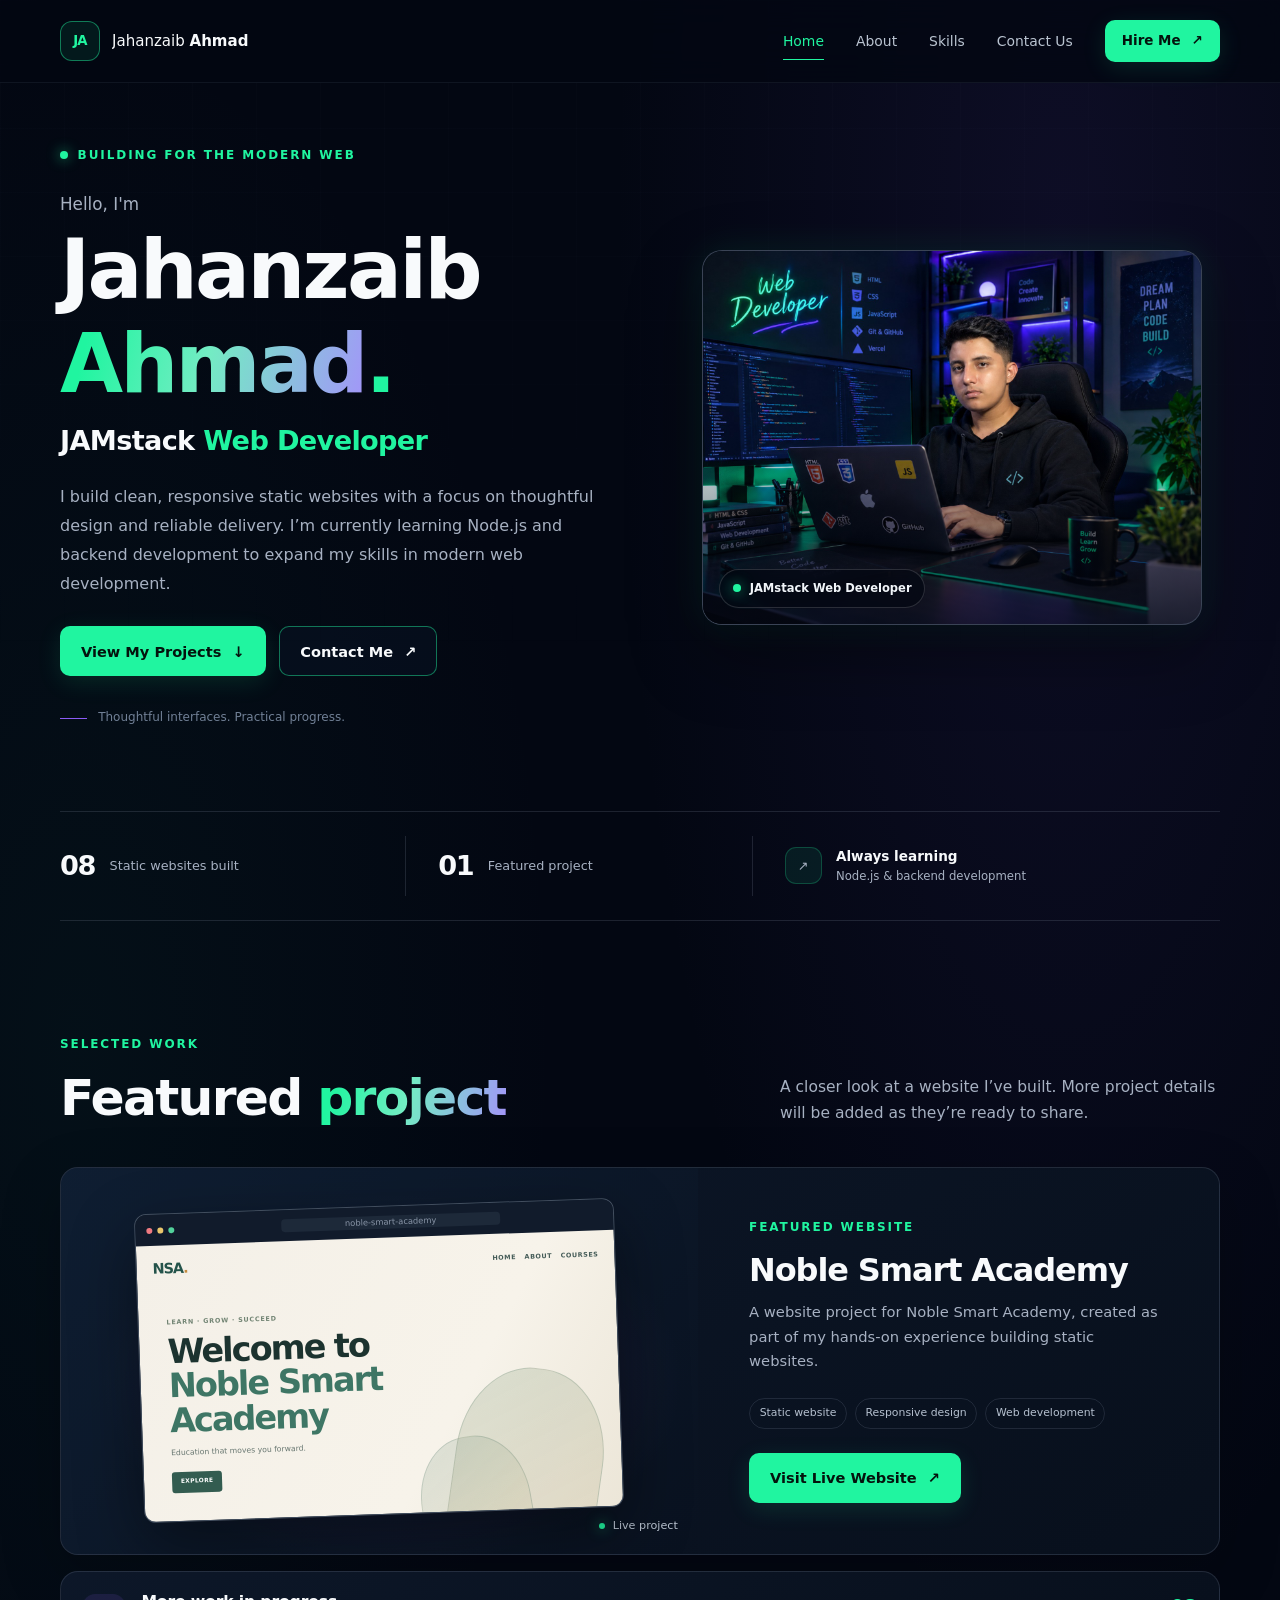
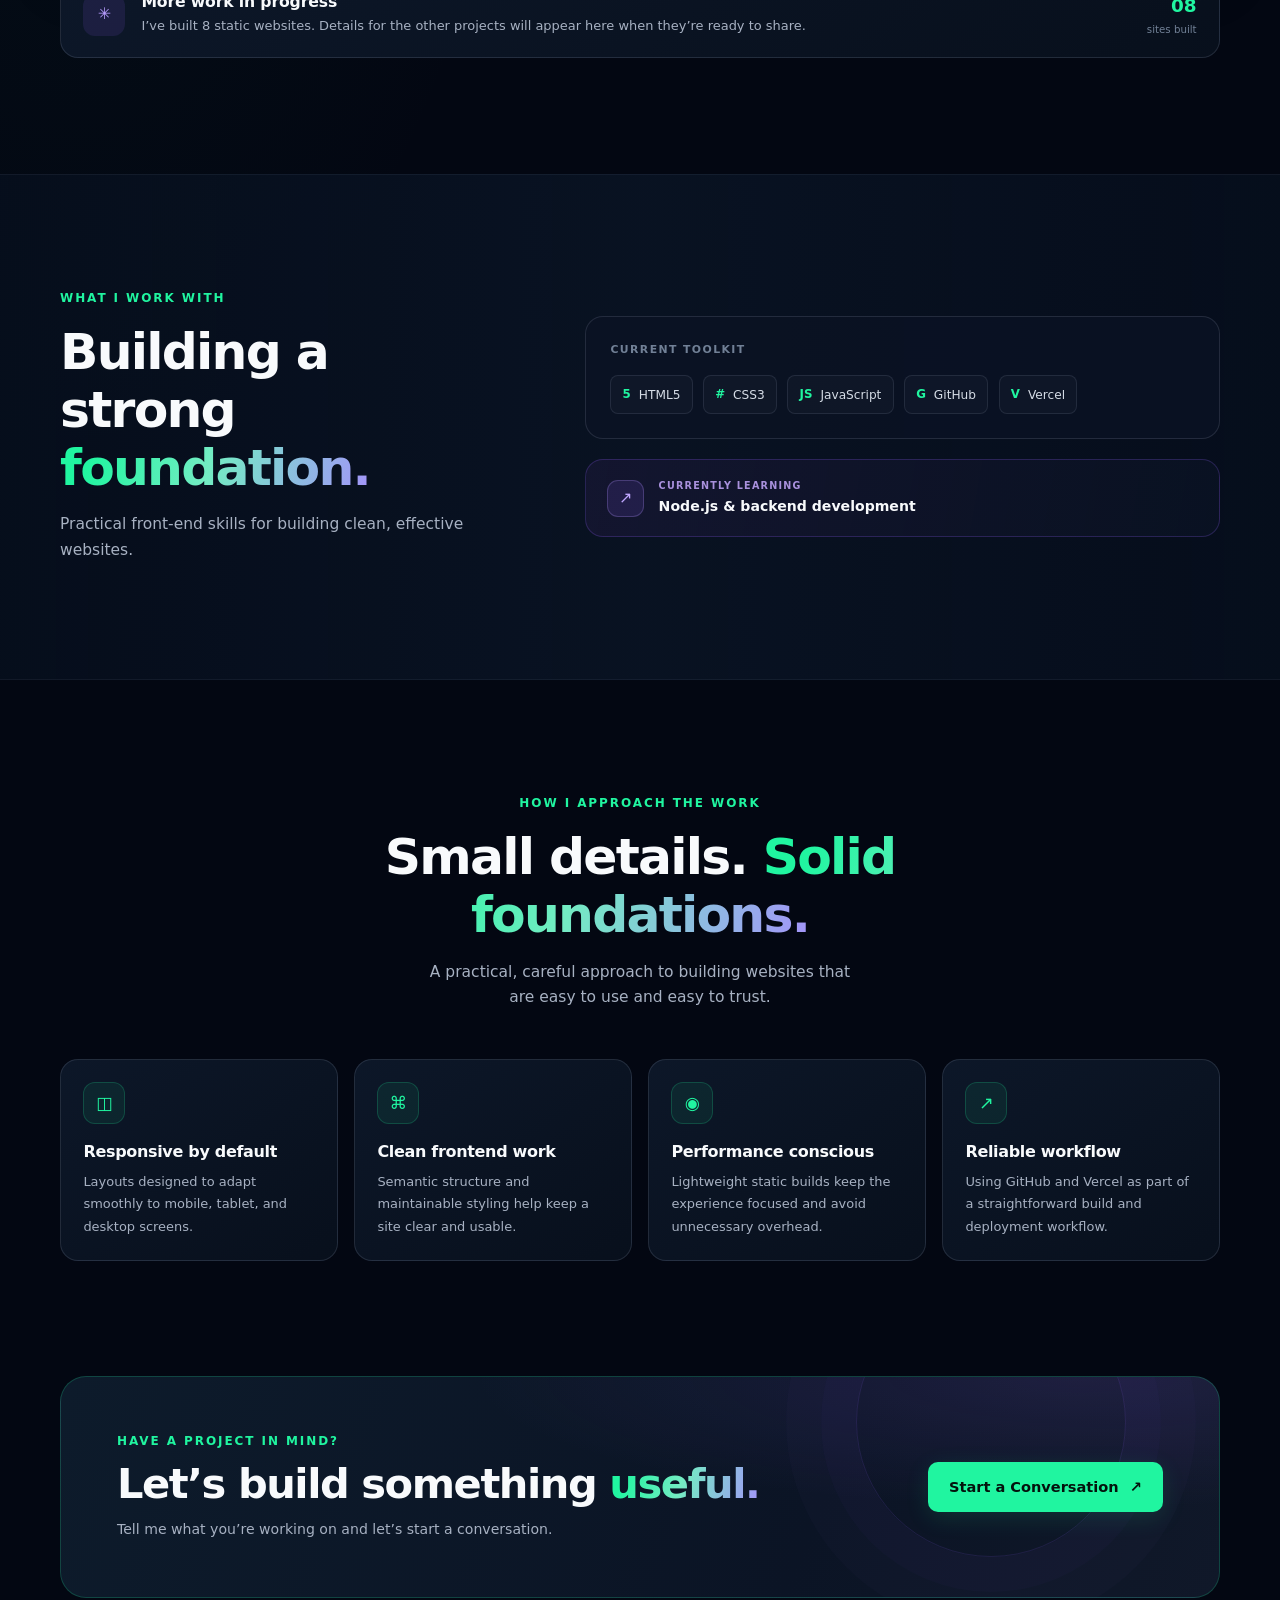
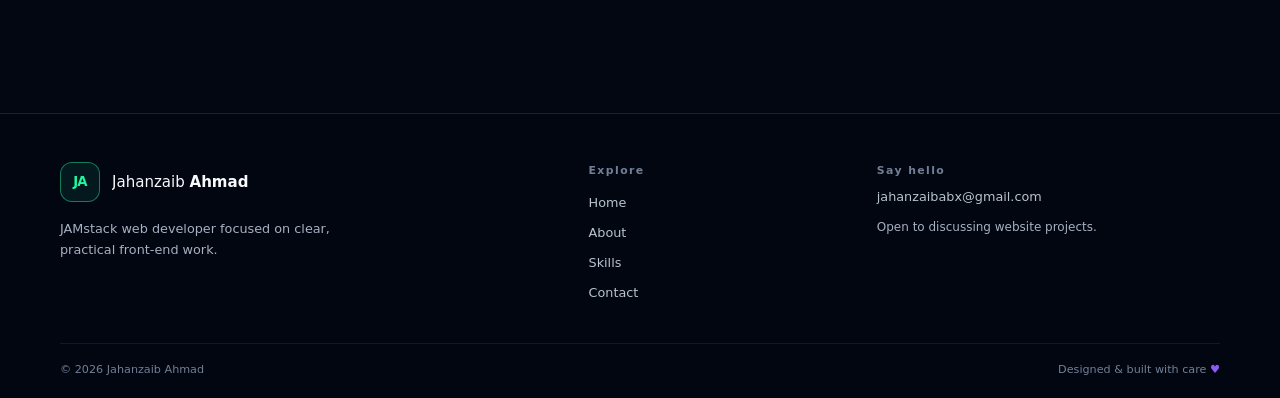
==== commit 10cfce3a: "Update repository images and references using Visual Repository Manager" ====
--- a/index.html
+++ b/index.html
@@ -48,7 +48,7 @@
         <div class="art-orbit orbit-one"></div><div class="art-orbit orbit-two"></div>
         <div class="art-glow"></div>
         <div class="photo-frame">
-          <img class="profile-photo" src="WhatsApp Image 2026-09-18 at 11.36.28 PM.jpg" alt="Jahanzaib Ahmad working at his computer in a web development workspace" width="1024" height="768" fetchpriority="high">
+          <img class="profile-photo" src="WhatsApp Image 2026-10-19 at 12.07.44 PM.jpg" alt="Jahanzaib Ahmad working at his computer in a web development workspace" width="1024" height="768" fetchpriority="high">
           <figcaption class="photo-caption"><span class="status-dot"></span> JAMstack Web Developer</figcaption>
         </div>
       </figure>
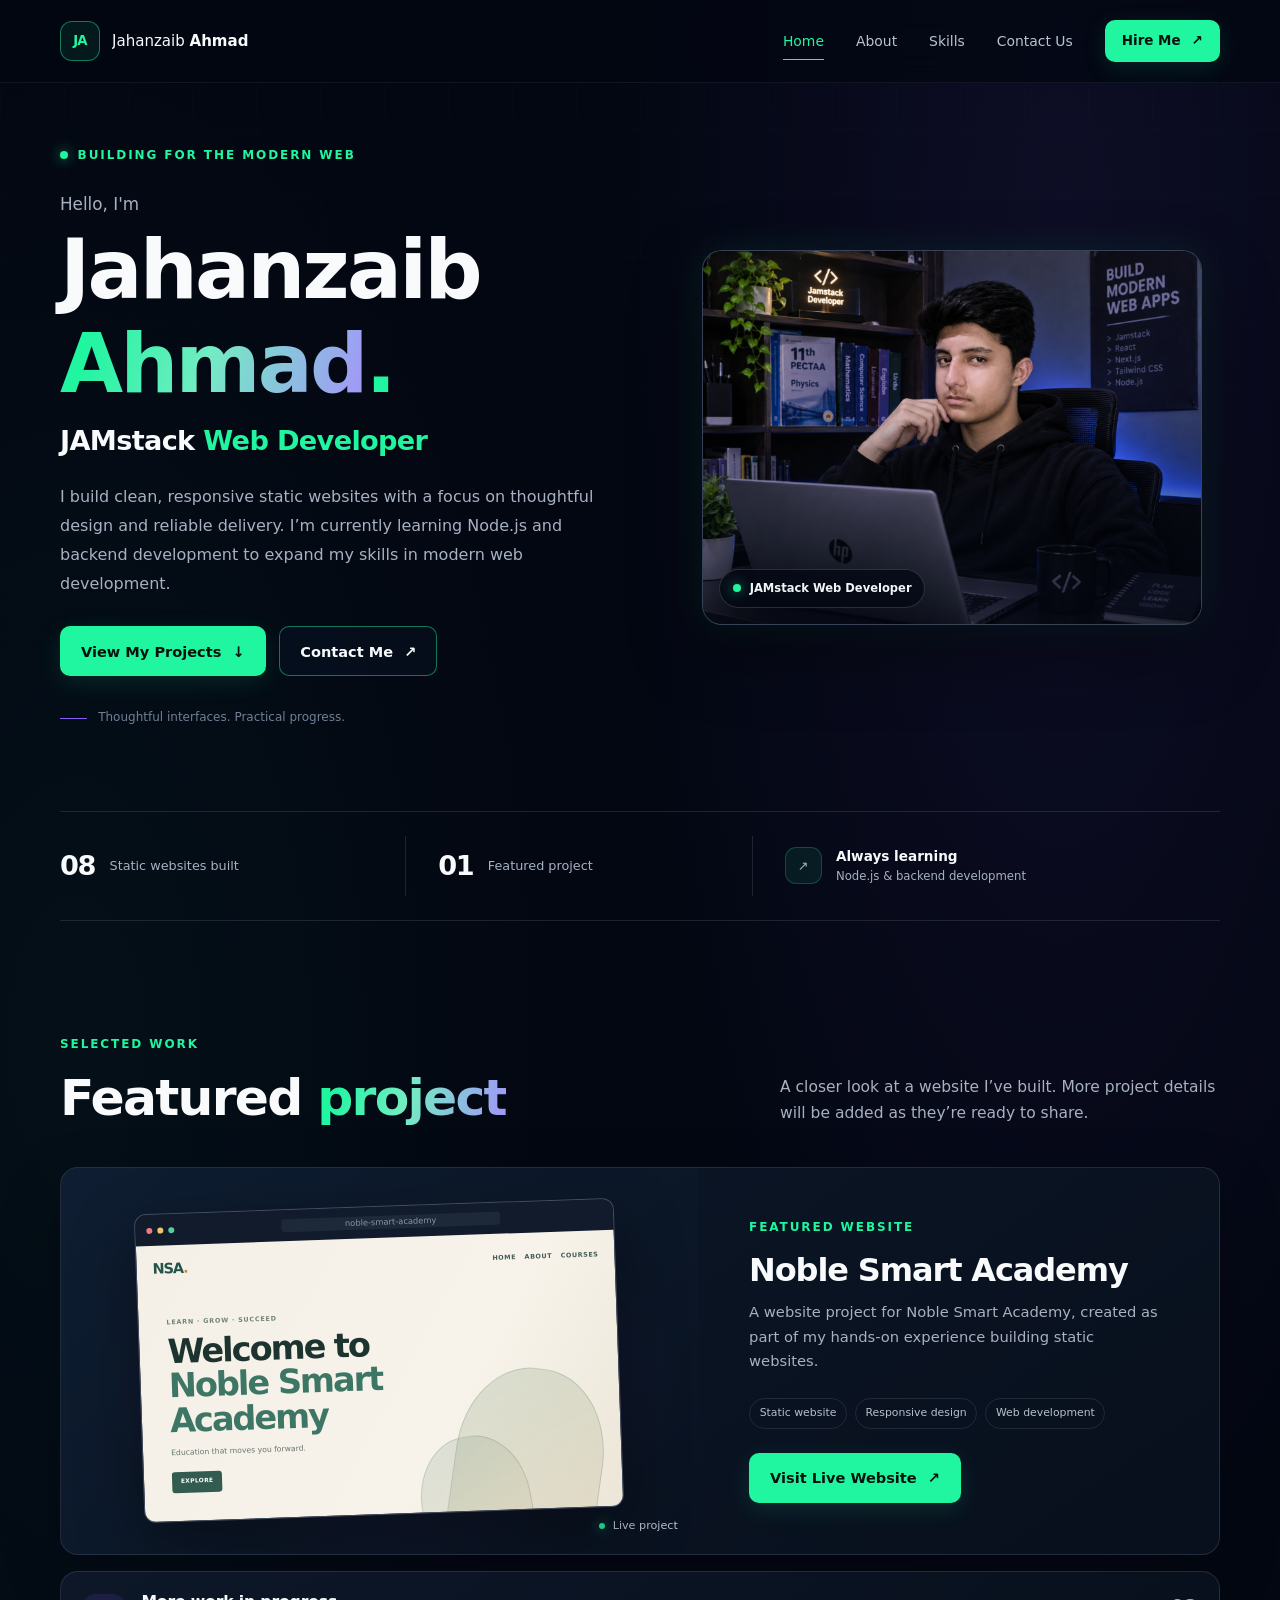
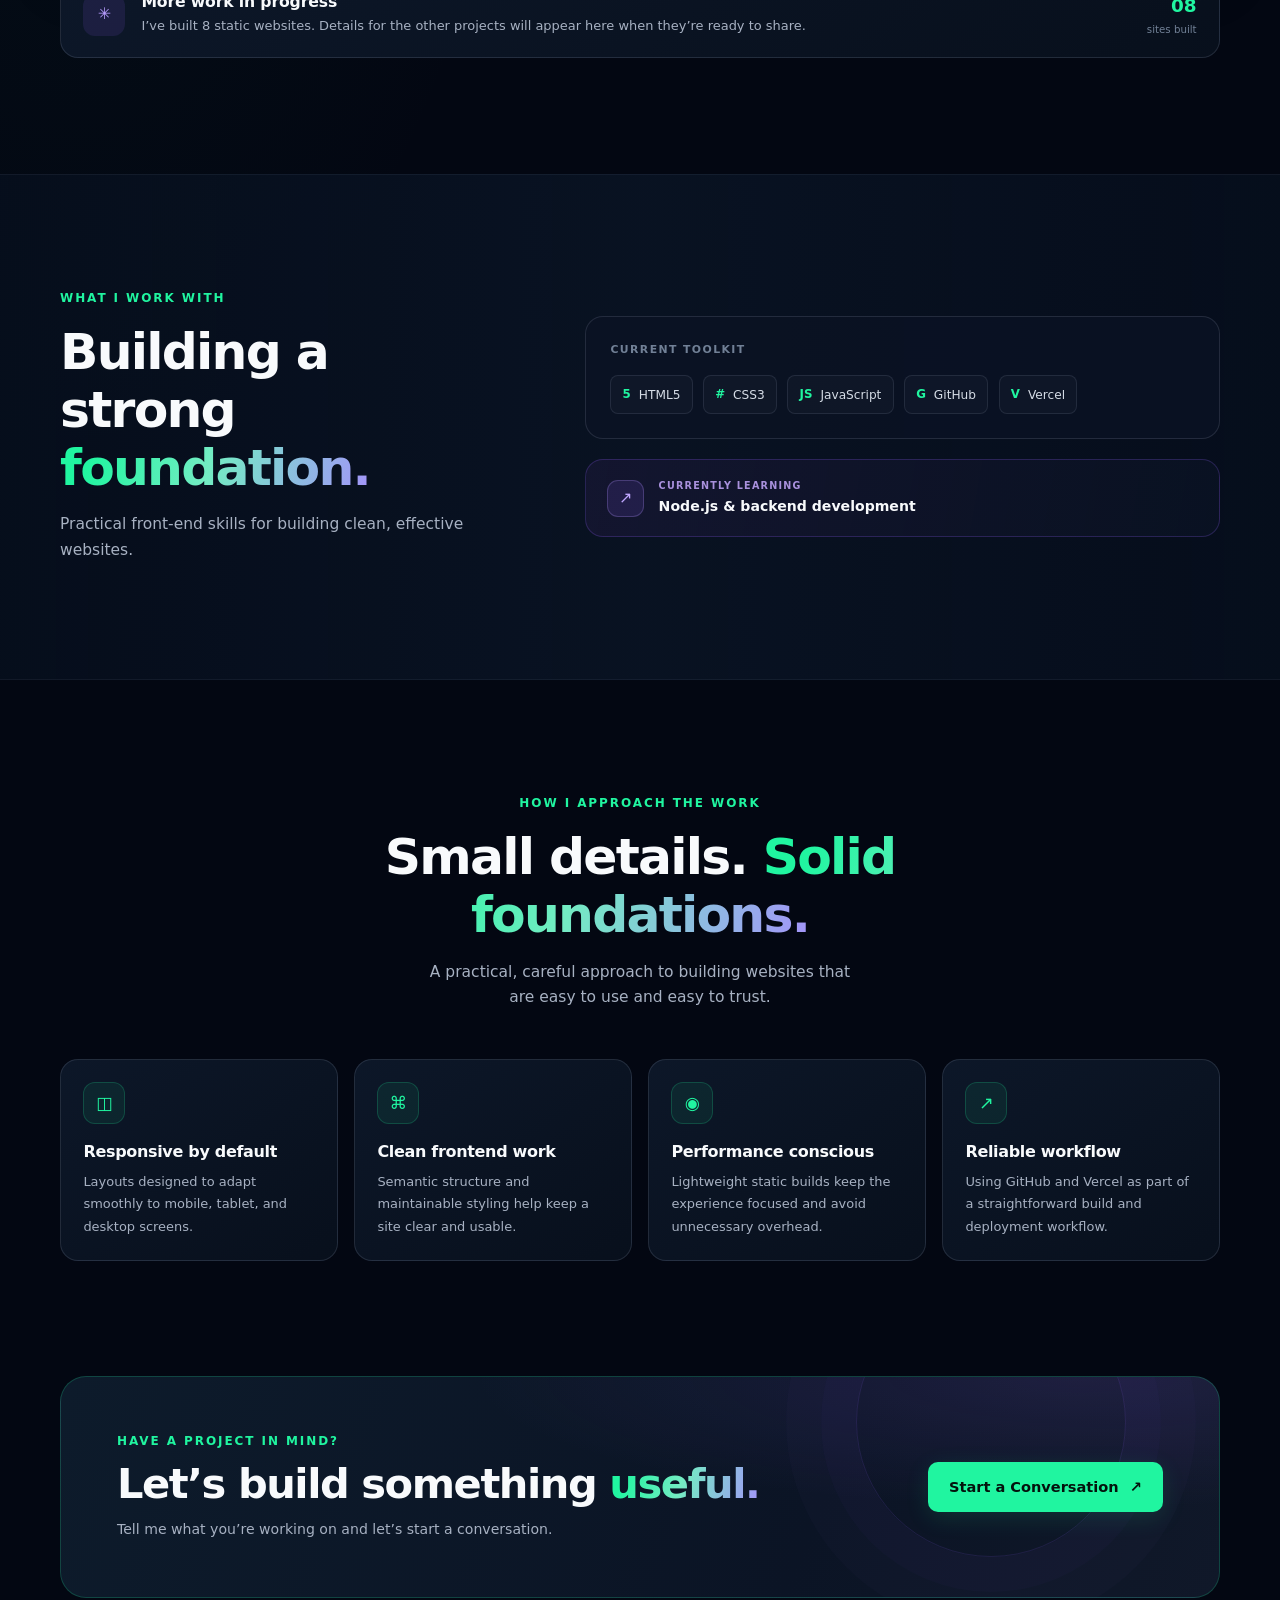
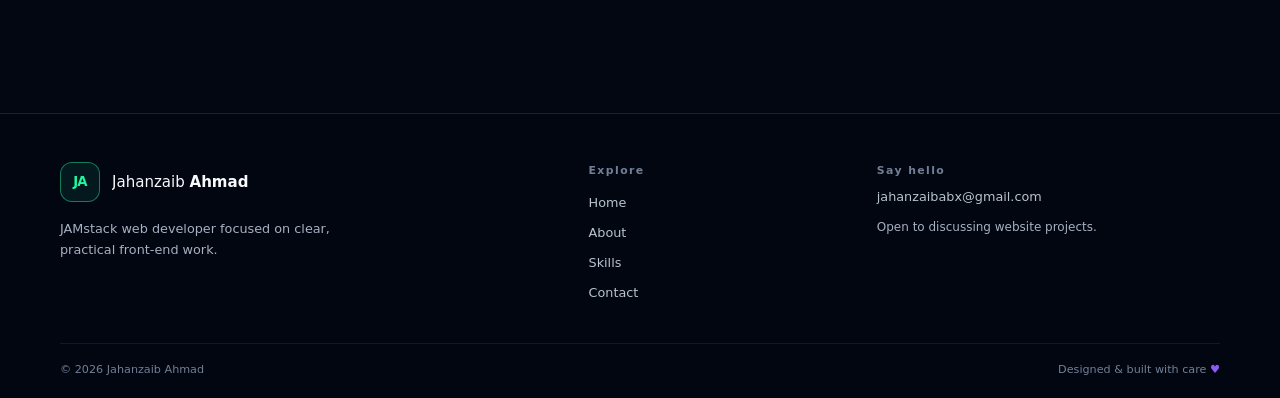
==== commit ef432b05: "Update profile photo source in index.html" ====
--- a/index.html
+++ b/index.html
@@ -48,7 +48,7 @@
         <div class="art-orbit orbit-one"></div><div class="art-orbit orbit-two"></div>
         <div class="art-glow"></div>
         <div class="photo-frame">
-          <img class="profile-photo" src="WhatsApp Image 2026-10-19 at 12.07.44 PM.jpg" alt="Jahanzaib Ahmad working at his computer in a web development workspace" width="1024" height="768" fetchpriority="high">
+          <img class="profile-photo" src="file_0000000012608211b84fbf3a09c91563.png" alt="Jahanzaib Ahmad working at his computer in a web development workspace" width="1024" height="768" fetchpriority="high">
           <figcaption class="photo-caption"><span class="status-dot"></span> JAMstack Web Developer</figcaption>
         </div>
       </figure>
